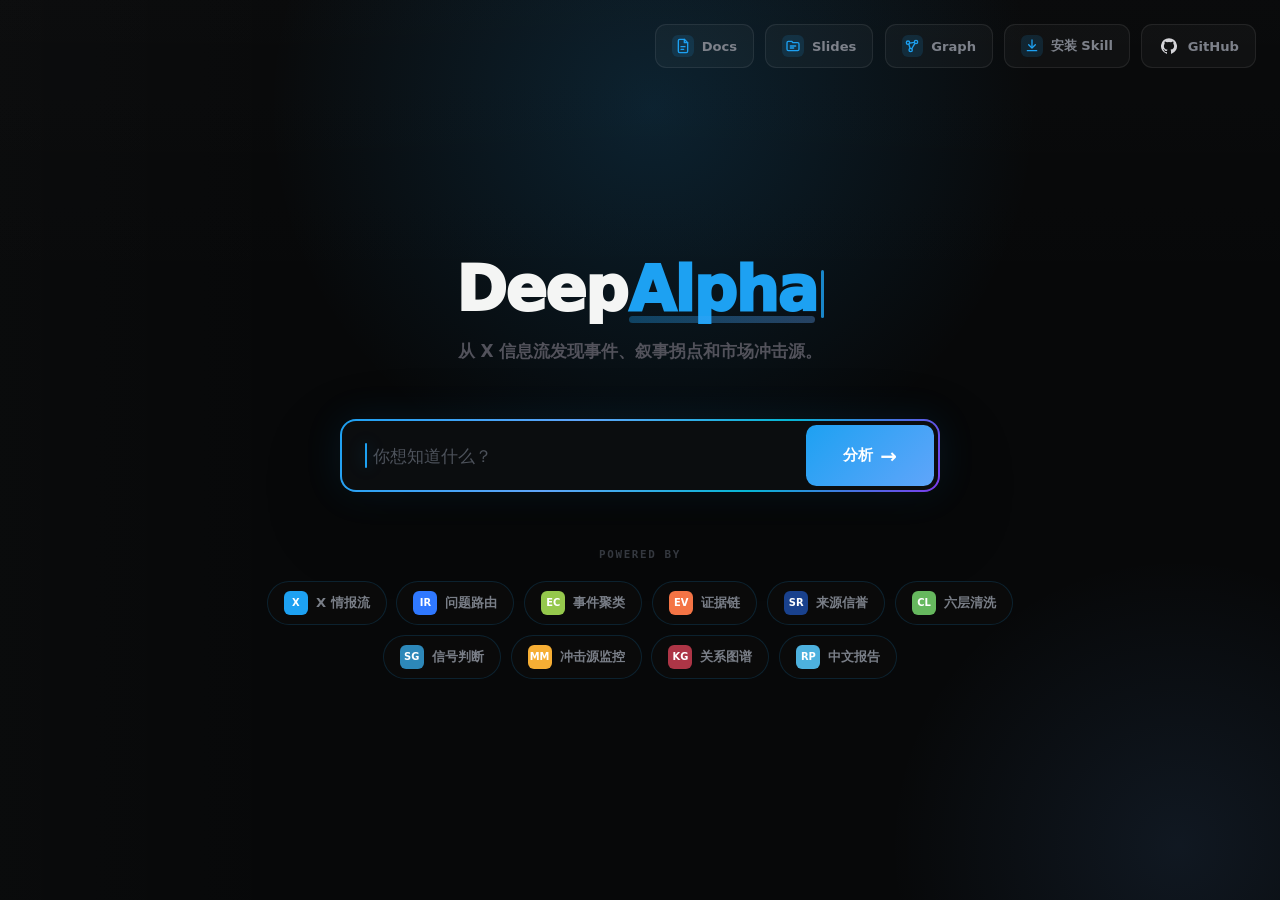
==== web/index.html @ 3796f886 "更新球形关系图谱" ====
<!doctype html>
<html lang="zh-CN">
  <head>
    <meta charset="utf-8" />
    <meta name="viewport" content="width=device-width, initial-scale=1" />
    <title>DeepAlpha Oracle</title>
    <link rel="stylesheet" href="./styles.css" />
  </head>
  <body>
    <div class="app-shell">
      <section class="home-screen" id="homeScreen">
        <nav class="home-nav" aria-label="DeepAlpha 功能入口">
          <a class="nav-pill" href="./docs.html">
            <span class="nav-icon" aria-hidden="true">
              <svg viewBox="0 0 24 24">
                <path d="M14 2H7a2 2 0 0 0-2 2v16a2 2 0 0 0 2 2h10a2 2 0 0 0 2-2V7z"></path>
                <path d="M14 2v5h5"></path>
                <path d="M9 13h6"></path>
                <path d="M9 17h4"></path>
              </svg>
            </span>
            <span>Docs</span>
          </a>
          <a class="nav-pill" href="./slides.html">
            <span class="nav-icon" aria-hidden="true">
              <svg viewBox="0 0 24 24">
                <path d="M3 7a2 2 0 0 1 2-2h5l2 2h7a2 2 0 0 1 2 2v8a2 2 0 0 1-2 2H5a2 2 0 0 1-2-2z"></path>
                <path d="M8 12h8"></path>
                <path d="M8 15h5"></path>
              </svg>
            </span>
            <span>Slides</span>
          </a>
          <a class="nav-pill" href="./graph.html">
            <span class="nav-icon" aria-hidden="true">
              <svg viewBox="0 0 24 24">
                <circle cx="6" cy="7" r="2.5"></circle>
                <circle cx="18" cy="6" r="2.5"></circle>
                <circle cx="10" cy="18" r="2.5"></circle>
                <path d="m8.2 7.6 7.6-1.1"></path>
                <path d="m7.2 9.2 2 6.6"></path>
                <path d="m16.4 8.1-4.8 8"></path>
              </svg>
            </span>
            <span>Graph</span>
          </a>
          <button class="nav-pill nav-button" type="button" id="installSkillButton">
            <span class="nav-icon" aria-hidden="true">
              <svg viewBox="0 0 24 24">
                <path d="M12 3v11"></path>
                <path d="m7 10 5 5 5-5"></path>
                <path d="M5 19h14"></path>
              </svg>
            </span>
            <span>安装 Skill</span>
          </button>
          <a class="nav-pill" href="https://github.com/Jayaway/Alpha-Hunter-Framework">
            <span class="nav-icon" aria-hidden="true">
              <svg class="github-icon" viewBox="0 0 24 24">
                <path d="M12 .3a12 12 0 0 0-3.8 23.39c.6.11.82-.26.82-.58v-2.04c-3.34.73-4.04-1.61-4.04-1.61-.55-1.39-1.34-1.76-1.34-1.76-1.09-.74.08-.73.08-.73 1.21.08 1.84 1.24 1.84 1.24 1.07 1.83 2.8 1.3 3.49 1 .11-.78.42-1.3.76-1.6-2.66-.31-5.46-1.34-5.46-5.93 0-1.31.47-2.38 1.24-3.22-.12-.3-.54-1.52.12-3.18 0 0 1-.32 3.3 1.23a11.5 11.5 0 0 1 6 0c2.28-1.55 3.28-1.23 3.28-1.23.66 1.66.24 2.88.12 3.18.77.84 1.24 1.91 1.24 3.22 0 4.61-2.81 5.62-5.48 5.92.43.37.82 1.1.82 2.22v3.29c0 .32.21.69.82.57A12 12 0 0 0 12 .3Z"></path>
              </svg>
            </span>
            <span>GitHub</span>
          </a>
        </nav>

        <main class="home-hero">
          <div class="hero-center">
            <h1 class="brand-title">
              <span>Deep</span>
              <span class="brand-accent">Alpha</span>
              <span class="brand-caret" aria-hidden="true"></span>
            </h1>
            <p class="home-subtitle">从 X 信息流发现事件、叙事拐点和市场冲击源。</p>

            <form class="home-search" id="homeForm">
              <label class="sr-only" for="homeQuery">输入市场问题</label>
              <div class="home-input-wrap">
                <span class="home-input-caret" aria-hidden="true"></span>
                <input id="homeQuery" name="query" placeholder="你想知道什么？" autocomplete="off" />
              </div>
              <button type="submit">
                <span>分析</span>
                <span class="button-arrow">→</span>
              </button>
            </form>

            <section class="powered" aria-label="DeepAlpha 能力模块">
              <div class="powered-label">POWERED BY</div>
              <div class="power-chip-grid">
                <span class="power-chip"><i style="--chip-color: #1da1f2">X</i>X 情报流</span>
                <span class="power-chip"><i style="--chip-color: #2f78ff">IR</i>问题路由</span>
                <span class="power-chip"><i style="--chip-color: #95c84c">EC</i>事件聚类</span>
                <span class="power-chip"><i style="--chip-color: #f47445">EV</i>证据链</span>
                <span class="power-chip"><i style="--chip-color: #19418d">SR</i>来源信誉</span>
                <span class="power-chip"><i style="--chip-color: #66b85e">CL</i>六层清洗</span>
                <span class="power-chip"><i style="--chip-color: #2d88b9">SG</i>信号判断</span>
                <span class="power-chip"><i style="--chip-color: #f6ae34">MM</i>冲击源监控</span>
                <span class="power-chip"><i style="--chip-color: #ad3546">KG</i>关系图谱</span>
                <span class="power-chip"><i style="--chip-color: #4db1de">RP</i>中文报告</span>
              </div>
            </section>
          </div>
        </main>
      </section>

      <div class="modal-overlay" id="skillModal" aria-hidden="true">
        <section class="skill-modal" role="dialog" aria-modal="true" aria-labelledby="skillModalTitle">
          <button class="modal-close" type="button" id="closeSkillModal" aria-label="关闭安装面板">×</button>
          <h2 id="skillModalTitle">安装 DeepAlpha Skill</h2>

          <div class="install-section">
            <div class="install-label">龙虾 / OpenClaw 安装命令：</div>
            <div class="install-row">
              <code class="install-cmd">clawhub install deepalpha-market-intel</code>
              <button class="copy-btn" type="button" data-copy="clawhub install deepalpha-market-intel">复制</button>
            </div>
          </div>

          <div class="install-section">
            <div class="install-label">其他 Agent（Claude Code / Cursor / Codex）：</div>
            <div class="install-row">
              <code class="install-cmd">安装 https://github.com/Jayaway/Alpha-Hunter-Framework 并读取 skills/deepalpha-market-intel/SKILL.md</code>
              <button class="copy-btn" type="button" data-copy="安装 https://github.com/Jayaway/Alpha-Hunter-Framework 并读取 skills/deepalpha-market-intel/SKILL.md">复制</button>
            </div>
          </div>
        </section>
      </div>

      <section class="analysis-screen hidden" id="analysisScreen">
        <header class="topbar">
          <button class="ghost-button" id="newQuestion" type="button" aria-label="新问题">
            <span class="arrow">←</span>
            <span>新问题</span>
          </button>
          <form class="query-form" id="queryForm">
            <label class="sr-only" for="queryInput">输入市场问题</label>
            <input id="queryInput" name="query" value="石油价格会涨吗" autocomplete="off" />
            <button class="run-button" type="submit">生成</button>
          </form>
          <div class="status-pill">
            <span class="pulse"></span>
            <span id="modeText">生成界面</span>
          </div>
        </header>

        <main class="workspace">
          <aside class="timeline-panel" aria-label="执行进度">
            <div class="timeline-line"></div>

            <section class="step completed">
              <div class="step-dot">✓</div>
              <div class="step-content">
                <h2>理解问题 &amp; 规划信号</h2>
                <p>完成</p>
                <div class="planning-card">
                  <span class="meta">核心变量</span>
                  <strong id="coreVariable">原油价格未来走势（WTI/Brent）</strong>
                  <span class="meta">时间窗口</span>
                  <strong id="timeWindow">用户未指定，默认覆盖短期(3-6个月)和中期(1-2年)</strong>
                  <span class="meta">数据源</span>
                  <strong id="sourceLine">X/Twitter, event cluster, evidence chain, sentiment signals</strong>
                </div>
              </div>
            </section>

            <section class="step completed">
              <div class="step-dot">✓</div>
              <div class="step-content">
                <h2>拉取实时情报</h2>
                <p><span id="sourceCount">19</span>个 · <span id="failedCount">0</span>x</p>
                <div class="chip-grid" id="chipGrid"></div>
                <div class="summary-meter">
                  <span><i class="ok"></i><b id="successCount">19</b> success</span>
                  <span><i class="bad"></i><b id="failureCount">0</b> failed</span>
                </div>
              </div>
            </section>

            <section class="step active">
              <div class="step-dot">3</div>
              <div class="step-content">
                <h2>生成分析报告</h2>
                <p>生成中...</p>
                <div class="progress-bar" aria-hidden="true">
                  <span></span>
                </div>
              </div>
            </section>
          </aside>

          <section class="report-panel" aria-label="分析报告">
            <div class="report-glow"></div>
            <article class="report">
              <div class="report-kicker">DeepAlpha · X 情报事件级分析</div>
              <h1 id="reportTitle">石油价格会涨吗：多信号交叉验证分析</h1>

              <section class="report-section">
                <div class="section-title">
                  <span></span>
                  <h2>数据摘要</h2>
                </div>
                <p class="lead" id="leadText">
                  系统将用户问题拆解为资产、情景、事件簇与证据链。单条推文不直接产生结论，只有多源事件和冲击源提醒会进入最终判断。
                </p>
              </section>

              <section class="report-section">
                <h3>第一层：直接市场信号</h3>
                <div class="table-wrap">
                  <table>
                    <thead>
                      <tr>
                        <th>信号</th>
                        <th>数据</th>
                        <th>市场在说什么</th>
                      </tr>
                    </thead>
                    <tbody id="signalRows"></tbody>
                  </table>
                </div>
              </section>

              <section class="report-section">
                <h3>第二层：X 事件簇与证据链</h3>
                <div class="event-grid" id="eventGrid"></div>
              </section>

              <section class="report-section">
                <h3>第三层：方向判断</h3>
                <div class="verdict-card">
                  <div>
                    <span class="meta">事件级方向</span>
                    <strong id="directionText">偏利多，但需要二次确认</strong>
                  </div>
                  <div>
                    <span class="meta">证据质量</span>
                    <strong id="evidenceText">strong_multi_source / medium confidence</strong>
                  </div>
                  <div>
                    <span class="meta">风险提示</span>
                    <strong id="riskText">冲击源信息可能造成短线波动，方向需等待更多独立来源确认</strong>
                  </div>
                </div>
              </section>
            </article>
          </section>
        </main>
      </section>
    </div>

    <script src="./app.js"></script>
  </body>
</html>
---- web/styles.css ----
:root {
  color-scheme: dark;
  --bg: #070809;
  --panel: #0b0d0f;
  --panel-soft: #101215;
  --line: #202329;
  --line-soft: #171a1f;
  --text: #f4f5f4;
  --muted: #7b8088;
  --soft: #c8ccd1;
  --blue: #1da1f2;
  --blue-deep: #0d8ddb;
  --blue-soft: rgba(29, 161, 242, 0.16);
  --blue-glow: rgba(29, 161, 242, 0.24);
  --red: #f15c58;
  --table: #1c1d22;
}

* {
  box-sizing: border-box;
}

html,
body {
  min-height: 100%;
}

body {
  margin: 0;
  background:
    radial-gradient(circle at 51% 14%, rgba(29, 161, 242, 0.14), transparent 24rem),
    linear-gradient(90deg, rgba(255, 255, 255, 0.015), transparent 18rem),
    var(--bg);
  color: var(--text);
  font-family:
    Inter, ui-sans-serif, system-ui, -apple-system, BlinkMacSystemFont, "Segoe UI",
    "PingFang SC", "Hiragino Sans GB", "Microsoft YaHei", sans-serif;
  letter-spacing: 0;
}

button,
input {
  font: inherit;
}

.sr-only {
  position: absolute;
  width: 1px;
  height: 1px;
  padding: 0;
  overflow: hidden;
  clip: rect(0, 0, 0, 0);
  white-space: nowrap;
  border: 0;
}

.app-shell {
  min-height: 100vh;
}

.hidden {
  display: none !important;
}

.home-screen {
  position: relative;
  min-height: 100vh;
  overflow: hidden;
  background:
    radial-gradient(circle at 51% 12%, rgba(29, 161, 242, 0.16), transparent 24rem),
    radial-gradient(circle at 92% 94%, rgba(96, 165, 250, 0.1), transparent 18rem),
    linear-gradient(90deg, rgba(255, 255, 255, 0.012), transparent 19rem),
    var(--bg);
}

.home-screen::before {
  content: "";
  position: absolute;
  inset: 0;
  background: linear-gradient(180deg, rgba(255, 255, 255, 0.012), transparent 35%);
  pointer-events: none;
}

.home-nav {
  position: absolute;
  top: 1.5rem;
  right: 1.5rem;
  z-index: 2;
  display: flex;
  gap: 0.7rem;
}

.nav-pill {
  display: inline-flex;
  align-items: center;
  gap: 0.5rem;
  height: 2.75rem;
  padding: 0 1rem;
  border: 1px solid rgba(255, 255, 255, 0.08);
  border-radius: 0.7rem;
  background: rgba(255, 255, 255, 0.03);
  color: #7d818a;
  text-decoration: none;
  font-size: 0.82rem;
  font-weight: 700;
}

.nav-button {
  cursor: pointer;
}

.nav-pill:hover {
  border-color: rgba(29, 161, 242, 0.42);
  color: var(--soft);
}

.nav-icon {
  display: grid;
  place-items: center;
  width: 1.35rem;
  height: 1.35rem;
  border-radius: 0.38rem;
  background: rgba(29, 161, 242, 0.14);
  color: var(--blue);
}

.nav-icon svg {
  width: 1rem;
  height: 1rem;
  fill: none;
  stroke: currentColor;
  stroke-linecap: round;
  stroke-linejoin: round;
  stroke-width: 2;
}

.nav-icon .github-icon {
  fill: currentColor;
  stroke: none;
}

.nav-pill[href*="github"] .nav-icon {
  background: transparent;
  color: #d4d4d8;
}

.nav-pill[href*="github"]:hover .nav-icon {
  color: #ffffff;
}

.modal-overlay {
  position: fixed;
  inset: 0;
  z-index: 40;
  display: none;
  align-items: center;
  justify-content: center;
  padding: 1.5rem;
  background: rgba(0, 0, 0, 0.66);
  backdrop-filter: blur(16px);
}

.modal-overlay.visible {
  display: flex;
}

.skill-modal {
  position: relative;
  width: min(34rem, 100%);
  padding: 1.5rem;
  border: 1px solid rgba(255, 255, 255, 0.08);
  border-radius: 1rem;
  background:
    radial-gradient(circle at 18% 0%, rgba(29, 161, 242, 0.12), transparent 16rem),
    #101215;
  box-shadow:
    0 2rem 5rem rgba(0, 0, 0, 0.48),
    0 0 2rem rgba(29, 161, 242, 0.08);
}

.skill-modal h2 {
  margin: 0 0 1.35rem;
  color: var(--text);
  font-size: 1.05rem;
  line-height: 1.3;
}

.modal-close {
  position: absolute;
  top: 0.9rem;
  right: 0.9rem;
  display: grid;
  place-items: center;
  width: 1.9rem;
  height: 1.9rem;
  border: 1px solid rgba(255, 255, 255, 0.08);
  border-radius: 999px;
  background: rgba(255, 255, 255, 0.03);
  color: var(--muted);
  cursor: pointer;
  font-size: 1.25rem;
  line-height: 1;
}

.modal-close:hover {
  border-color: rgba(29, 161, 242, 0.38);
  color: var(--text);
}

.install-section + .install-section {
  margin-top: 1.15rem;
}

.install-label {
  margin-bottom: 0.55rem;
  color: #858b95;
  font-size: 0.78rem;
  font-weight: 700;
}

.install-row {
  display: flex;
  align-items: stretch;
  gap: 0.55rem;
}

.install-cmd {
  flex: 1;
  min-width: 0;
  padding: 0.78rem 0.85rem;
  overflow-x: auto;
  border: 1px solid var(--line);
  border-radius: 0.55rem;
  background: #08090b;
  color: #c9d1da;
  font-family: ui-monospace, SFMono-Regular, Menlo, Consolas, monospace;
  font-size: 0.78rem;
  line-height: 1.45;
  white-space: nowrap;
}

.copy-btn {
  flex: 0 0 auto;
  min-width: 4.25rem;
  border: 0;
  border-radius: 0.55rem;
  background: linear-gradient(135deg, var(--blue), #60a5fa);
  color: white;
  cursor: pointer;
  font-size: 0.82rem;
  font-weight: 800;
}

.copy-btn:hover {
  background: linear-gradient(135deg, var(--blue-deep), #60a5fa);
  box-shadow: 0 0 1.2rem rgba(29, 161, 242, 0.24);
}

.copy-btn.copied {
  background: #0f5f99;
}

.home-hero {
  position: relative;
  z-index: 1;
  display: grid;
  min-height: 100vh;
  place-items: center;
  padding: 5rem 1.5rem 2.5rem;
  text-align: center;
}

.hero-center {
  width: min(50rem, 100%);
}

.brand-title {
  display: flex;
  align-items: flex-end;
  justify-content: center;
  gap: 0.08rem;
  margin: 0;
  color: var(--text);
  font-size: clamp(3rem, 4.8vw, 4rem);
  font-weight: 950;
  line-height: 0.96;
  letter-spacing: -0.03em;
}

.brand-accent {
  position: relative;
  color: var(--blue);
}

.brand-accent::after {
  content: "";
  position: absolute;
  right: 0.08rem;
  bottom: -0.18rem;
  left: 0.08rem;
  height: 0.44rem;
  border-radius: 999px;
  background: linear-gradient(90deg, var(--blue), #60a5fa);
  opacity: 0.34;
}

.brand-caret {
  width: 0.18rem;
  height: 0.78em;
  margin-bottom: 0.03em;
  margin-left: 0.22rem;
  border-radius: 0.2rem;
  background: var(--blue);
  opacity: 0.82;
}

.home-subtitle {
  margin: 1.25rem 0 0;
  color: #52525b;
  font-size: 1.06rem;
  font-weight: 650;
}

.home-search {
  display: grid;
  grid-template-columns: minmax(0, 1fr) 8rem;
  gap: 0.5rem;
  width: min(37.5rem, 100%);
  min-height: 4.55rem;
  margin: 3.5rem auto 0;
  padding: 0.25rem;
  border: 2px solid transparent;
  border-radius: 1rem;
  background:
    linear-gradient(#0b0d0f, #0b0d0f) padding-box,
    linear-gradient(120deg, var(--blue) 0%, #60a5fa 38%, #06b6d4 70%, #7c3aed 100%) border-box;
  box-shadow:
    0 1.8rem 5rem rgba(0, 0, 0, 0.24),
    0 0 2.4rem rgba(29, 161, 242, 0.1);
}

.home-search:focus-within {
  box-shadow:
    0 1.8rem 5rem rgba(0, 0, 0, 0.24),
    0 0 3.2rem rgba(29, 161, 242, 0.18);
}

.home-input-wrap {
  position: relative;
  display: flex;
  align-items: center;
  min-width: 0;
}

.home-input-caret {
  position: absolute;
  left: 1.18rem;
  width: 0.16rem;
  height: 1.55rem;
  border-radius: 999px;
  background: var(--blue);
  box-shadow: 0 0 1rem rgba(29, 161, 242, 0.36);
  animation: cursorBlink 1s infinite;
  pointer-events: none;
}

.home-search input {
  width: 100%;
  min-width: 0;
  border: 0;
  outline: none;
  background: transparent;
  color: var(--text);
  padding: 0 1.25rem 0 1.68rem;
  font-size: 1.06rem;
  font-weight: 500;
}

.home-search input::placeholder {
  color: #4d525b;
}

.home-search input:focus {
  caret-color: var(--blue);
}

.home-search button {
  display: inline-flex;
  align-items: center;
  justify-content: center;
  gap: 0.45rem;
  border: 0;
  border-radius: 0.65rem;
  background: linear-gradient(135deg, var(--blue), #60a5fa);
  color: white;
  cursor: pointer;
  font-size: 0.94rem;
  font-weight: 800;
}

.home-search button:hover {
  background: linear-gradient(135deg, var(--blue-deep), #60a5fa);
  box-shadow: 0 0 1.4rem var(--blue-glow);
}

.button-arrow {
  font-size: 1.25rem;
  line-height: 1;
}

.powered {
  margin-top: 3.5rem;
}

.powered-label {
  margin-bottom: 1.25rem;
  color: #34383f;
  font-family: ui-monospace, SFMono-Regular, Menlo, Consolas, monospace;
  font-size: 0.68rem;
  font-weight: 900;
  letter-spacing: 0.15em;
}

.power-chip-grid {
  display: flex;
  flex-wrap: wrap;
  justify-content: center;
  gap: 0.62rem;
  width: min(50rem, 100%);
  margin: 0 auto;
}

.power-chip {
  position: relative;
  display: inline-flex;
  align-items: center;
  gap: 0.5rem;
  min-height: 2.75rem;
  padding: 0 1rem;
  border: 1px solid rgba(29, 161, 242, 0.16);
  border-radius: 999px;
  background: #0a0a0a;
  color: #797e87;
  font-size: 0.82rem;
  font-weight: 600;
  overflow: hidden;
  transition:
    transform 0.2s ease,
    border-color 0.2s ease,
    box-shadow 0.2s ease,
    color 0.2s ease;
}

.power-chip::before {
  content: "";
  position: absolute;
  inset: -1px;
  border-radius: inherit;
  background:
    radial-gradient(circle at 26% 0%, color-mix(in srgb, var(--chip-color, var(--blue)) 42%, transparent), transparent 52%),
    linear-gradient(120deg, transparent, rgba(255, 255, 255, 0.08), transparent);
  opacity: 0;
  transition: opacity 0.2s ease;
  pointer-events: none;
}

.power-chip:hover {
  transform: translateY(-4px);
  border-color: color-mix(in srgb, var(--chip-color, var(--blue)) 68%, rgba(255, 255, 255, 0.18));
  color: #d7dde5;
  box-shadow:
    0 0.9rem 2rem rgba(0, 0, 0, 0.26),
    0 0 1.5rem color-mix(in srgb, var(--chip-color, var(--blue)) 32%, transparent);
}

.power-chip:hover::before {
  opacity: 1;
}

.power-chip i {
  display: grid;
  place-items: center;
  width: 1.5rem;
  height: 1.5rem;
  border-radius: 0.38rem;
  background: var(--chip-color, var(--blue));
  color: white;
  font-style: normal;
  font-size: 0.62rem;
  font-weight: 800;
  position: relative;
  z-index: 1;
  transition:
    transform 0.2s ease,
    box-shadow 0.2s ease;
}

.power-chip:hover i {
  transform: translateY(-1px) scale(1.06);
  box-shadow: 0 0 1rem color-mix(in srgb, var(--chip-color, var(--blue)) 45%, transparent);
}

.power-chip > span {
  position: relative;
  z-index: 1;
}

.topbar {
  position: sticky;
  top: 0;
  z-index: 10;
  display: grid;
  grid-template-columns: 7.5rem minmax(16rem, 1fr) auto;
  align-items: center;
  gap: 0.8rem;
  height: 4.25rem;
  padding: 0 2rem;
  border-bottom: 1px solid var(--line);
  background: rgba(7, 8, 9, 0.88);
  backdrop-filter: blur(18px);
}

.ghost-button,
.run-button {
  border: 1px solid var(--line);
  background: #0d0e10;
  color: var(--muted);
  border-radius: 999px;
  height: 2.15rem;
  padding: 0 0.85rem;
  cursor: pointer;
}

.ghost-button {
  display: inline-flex;
  align-items: center;
  gap: 0.36rem;
  font-size: 0.82rem;
  font-weight: 700;
}

.ghost-button:hover,
.run-button:hover {
  border-color: rgba(29, 161, 242, 0.45);
  color: var(--text);
}

.arrow {
  font-size: 1rem;
}

.query-form {
  display: flex;
  align-items: center;
  gap: 0.6rem;
  max-width: 42rem;
}

.query-form input {
  width: min(35rem, 100%);
  border: 0;
  outline: none;
  background: transparent;
  color: var(--text);
  font-size: 1.25rem;
  font-weight: 800;
}

.query-form input::selection {
  background: rgba(29, 161, 242, 0.35);
}

.run-button {
  background: var(--blue-soft);
  color: #9fd8ff;
  border-color: rgba(29, 161, 242, 0.45);
  font-size: 0.82rem;
  font-weight: 800;
}

.status-pill {
  display: inline-flex;
  align-items: center;
  gap: 0.42rem;
  min-width: 6.2rem;
  justify-content: center;
  height: 1.9rem;
  padding: 0 0.72rem;
  border: 1px solid var(--line);
  border-radius: 999px;
  color: var(--muted);
  background: rgba(255, 255, 255, 0.02);
  font-size: 0.82rem;
}

.pulse {
  width: 0.46rem;
  height: 0.46rem;
  border-radius: 999px;
  background: var(--blue);
  box-shadow: 0 0 0 0 rgba(29, 161, 242, 0.45);
  animation: pulse 1.8s infinite;
}

.workspace {
  display: grid;
  grid-template-columns: minmax(20rem, 40vw) minmax(30rem, 1fr);
  min-height: calc(100vh - 4.25rem);
}

.timeline-panel {
  position: relative;
  padding: 1.5rem 2rem 2rem 1.5rem;
  border-right: 1px solid var(--line);
  background:
    linear-gradient(90deg, rgba(255, 255, 255, 0.018), transparent),
    rgba(4, 5, 6, 0.55);
}

.timeline-line {
  position: absolute;
  top: 1.55rem;
  bottom: 2rem;
  left: 2.95rem;
  width: 2px;
  background: linear-gradient(var(--blue), rgba(29, 161, 242, 0.1));
  border-radius: 999px;
}

.step {
  position: relative;
  display: grid;
  grid-template-columns: 2rem minmax(0, 1fr);
  gap: 1rem;
  padding: 1rem 0;
}

.step-dot {
  position: relative;
  z-index: 1;
  display: grid;
  place-items: center;
  width: 1.5rem;
  height: 1.5rem;
  margin-top: 0.25rem;
  border-radius: 999px;
  background: var(--blue);
  color: white;
  font-size: 0.7rem;
  font-weight: 900;
}

.step.active .step-dot {
  box-shadow: 0 0 2rem rgba(29, 161, 242, 0.72);
}

.step h2 {
  margin: 0;
  font-size: 0.94rem;
  font-weight: 700;
  line-height: 1.28;
}

.step p {
  margin: 0.25rem 0 0.75rem;
  color: var(--muted);
  font-size: 0.78rem;
  font-weight: 700;
}

.planning-card {
  display: grid;
  gap: 0.3rem;
  padding: 0.88rem 1rem;
  border: 1px solid var(--line);
  border-radius: 0.75rem;
  background: #111;
}

.meta {
  display: block;
  color: #60656e;
  font-size: 0.68rem;
  font-weight: 700;
  text-transform: uppercase;
}

.planning-card strong {
  margin-bottom: 0.32rem;
  color: var(--soft);
  font-size: 0.82rem;
  line-height: 1.5;
}

.chip-grid {
  display: flex;
  flex-wrap: wrap;
  gap: 0.38rem;
}

.chip {
  display: inline-flex;
  align-items: center;
  gap: 0.34rem;
  min-height: 1.55rem;
  padding: 0 0.55rem;
  border: 1px solid rgba(29, 161, 242, 0.38);
  border-radius: 999px;
  background: rgba(29, 161, 242, 0.08);
  color: #8dccff;
  font-size: 0.72rem;
  font-weight: 650;
  white-space: nowrap;
}

.chip::before {
  content: "✓";
  display: grid;
  place-items: center;
  width: 0.82rem;
  height: 0.82rem;
  border-radius: 0.22rem;
  background: rgba(29, 161, 242, 0.35);
  color: #d8efff;
  font-size: 0.58rem;
}

.chip-error {
  border-color: rgba(241, 92, 88, 0.42);
  background: rgba(241, 92, 88, 0.08);
  color: #ffaaa8;
}

.chip-error::before {
  content: "!";
  background: rgba(241, 92, 88, 0.34);
  color: #ffe2e1;
}

.summary-meter {
  display: flex;
  gap: 0.85rem;
  align-items: center;
  margin-top: 0.75rem;
  padding: 0.55rem 0.75rem;
  border: 1px solid var(--line);
  border-radius: 999px;
  color: var(--muted);
  font-family: ui-monospace, SFMono-Regular, Menlo, Consolas, monospace;
  font-size: 0.74rem;
}

.summary-meter span {
  display: inline-flex;
  align-items: center;
  gap: 0.38rem;
}

.summary-meter i {
  display: inline-block;
  width: 0.58rem;
  height: 0.58rem;
  border-radius: 999px;
}

.summary-meter .ok {
  background: var(--blue);
}

.summary-meter .bad {
  background: var(--red);
}

.progress-bar {
  overflow: hidden;
  width: min(18rem, 100%);
  height: 0.32rem;
  border-radius: 999px;
  background: #14171a;
}

.progress-bar span {
  display: block;
  width: 48%;
  height: 100%;
  border-radius: inherit;
  background: linear-gradient(90deg, var(--blue), #7cc7ff);
  animation: loading 1.5s ease-in-out infinite alternate;
}

.report-panel {
  position: relative;
  overflow: hidden;
  padding: 1.5rem 2rem 3rem;
}

.report-glow {
  position: absolute;
  inset: 0 auto 0 0;
  width: 36rem;
  background: radial-gradient(circle at 30% 0%, rgba(29, 161, 242, 0.12), transparent 26rem);
  pointer-events: none;
}

.report {
  position: relative;
  width: min(56rem, 100%);
  margin: 0 auto;
}

.report-kicker {
  color: var(--blue);
  font-weight: 900;
  letter-spacing: 0;
  margin-bottom: 0.45rem;
  font-size: 0.76rem;
}

.report h1 {
  margin: 0 0 1.6rem;
  font-size: 1.5rem;
  line-height: 1.3;
}

.report-section {
  margin-bottom: 1.75rem;
}

.section-title {
  display: inline-flex;
  align-items: center;
  gap: 0.65rem;
  margin-bottom: 1rem;
}

.section-title span {
  width: 0.2rem;
  height: 1.8rem;
  background: var(--blue);
}

.section-title h2,
.report h3 {
  margin: 0;
  font-size: 1rem;
}

.lead {
  max-width: 62rem;
  margin: 0;
  color: var(--soft);
  font-size: 0.9rem;
  line-height: 1.72;
}

.table-wrap {
  overflow: hidden;
  border-radius: 0.45rem;
  border: 1px solid var(--line-soft);
}

table {
  width: 100%;
  border-collapse: collapse;
  background: rgba(255, 255, 255, 0.015);
}

th {
  height: 2.65rem;
  background: var(--table);
  color: #9ca2ab;
  text-align: left;
  font-size: 0.78rem;
}

td,
th {
  padding: 0.62rem 0.85rem;
  vertical-align: top;
}

td {
  color: var(--soft);
  border-top: 1px solid var(--line);
  font-size: 0.82rem;
  line-height: 1.55;
}

td:first-child {
  width: 7rem;
  color: #d5d8dc;
  font-weight: 900;
}

td:nth-child(2) {
  width: 19rem;
  font-weight: 750;
}

.event-grid {
  display: grid;
  grid-template-columns: repeat(3, minmax(0, 1fr));
  gap: 0.68rem;
}

.event-card {
  min-height: 8.4rem;
  padding: 0.75rem;
  border: 1px solid var(--line);
  border-radius: 0.5rem;
  background: rgba(17, 20, 22, 0.68);
}

.event-card strong {
  display: block;
  margin-bottom: 0.45rem;
  font-size: 0.86rem;
}

.event-card p {
  margin: 0 0 0.75rem;
  color: var(--soft);
  font-size: 0.8rem;
  line-height: 1.55;
}

.tag-row {
  display: flex;
  flex-wrap: wrap;
  gap: 0.32rem;
}

.mini-tag {
  padding: 0.14rem 0.45rem;
  border-radius: 999px;
  color: #9fd8ff;
  background: rgba(29, 161, 242, 0.12);
  font-size: 0.66rem;
  font-weight: 800;
}

.verdict-card {
  display: grid;
  grid-template-columns: repeat(3, minmax(0, 1fr));
  gap: 0.75rem;
}

.verdict-card > div {
  min-height: 6rem;
  padding: 0.75rem;
  border: 1px solid rgba(29, 161, 242, 0.28);
  border-radius: 0.55rem;
  background: linear-gradient(180deg, rgba(29, 161, 242, 0.1), rgba(255, 255, 255, 0.018));
}

.verdict-card strong {
  display: block;
  margin-top: 0.48rem;
  color: var(--text);
  font-size: 0.82rem;
  line-height: 1.48;
}

.docs-page {
  min-height: 100vh;
  background:
    radial-gradient(circle at 50% 5%, rgba(29, 161, 242, 0.16), transparent 26rem),
    radial-gradient(circle at 92% 96%, rgba(6, 182, 212, 0.08), transparent 20rem),
    var(--bg);
}

.docs-shell {
  min-height: 100vh;
  padding: 6rem 1.5rem 5rem;
}

.docs-nav {
  position: fixed;
}

.docs-hero,
.docs-main {
  width: min(72rem, 100%);
  margin: 0 auto;
}

.docs-hero {
  padding: 1rem 0 3rem;
}

.docs-hero h1 {
  max-width: 48rem;
  margin: 0;
  color: var(--text);
  font-size: clamp(2.6rem, 5vw, 4rem);
  line-height: 1.08;
  letter-spacing: -0.03em;
}

.docs-hero p,
.docs-lead {
  max-width: 54rem;
  color: var(--muted);
  font-size: 1rem;
  line-height: 1.75;
}

.docs-hero p {
  margin: 1.2rem 0 0;
}

.docs-metrics {
  display: flex;
  flex-wrap: wrap;
  gap: 0.7rem;
  margin-top: 1.6rem;
}

.docs-metrics span {
  display: inline-flex;
  align-items: center;
  gap: 0.45rem;
  min-height: 2.55rem;
  padding: 0 0.9rem;
  border: 1px solid rgba(29, 161, 242, 0.18);
  border-radius: 999px;
  background: #0a0a0a;
  color: #737986;
  font-size: 0.86rem;
  font-weight: 700;
}

.docs-metrics b {
  color: #9fd8ff;
  font-family: ui-monospace, SFMono-Regular, Menlo, Consolas, monospace;
}

.docs-section {
  margin-top: 4.4rem;
}

.docs-section .section-title {
  margin-bottom: 1rem;
}

.flow-map {
  position: relative;
  display: grid;
  grid-template-columns: repeat(3, minmax(0, 1fr));
  gap: 1rem 1.25rem;
  margin-top: 1.4rem;
}

.flow-map::before {
  content: "";
  position: absolute;
  inset: 50% 2rem auto;
  height: 1px;
  background: linear-gradient(90deg, transparent, rgba(29, 161, 242, 0.45), transparent);
  pointer-events: none;
}

.flow-node {
  position: relative;
  min-height: 11rem;
  padding: 1rem;
  border: 1px solid rgba(29, 161, 242, 0.18);
  border-radius: 0.75rem;
  background:
    linear-gradient(180deg, rgba(29, 161, 242, 0.06), rgba(255, 255, 255, 0.018)),
    #0a0a0a;
  box-shadow: 0 1rem 2.5rem rgba(0, 0, 0, 0.18);
}

.flow-node::after {
  content: "→";
  position: absolute;
  top: 50%;
  right: -1rem;
  transform: translateY(-50%);
  color: rgba(29, 161, 242, 0.65);
  font-weight: 900;
}

.flow-node:nth-child(3n)::after,
.flow-node:last-child::after {
  display: none;
}

.flow-node b {
  display: grid;
  place-items: center;
  width: 2rem;
  height: 2rem;
  margin-bottom: 0.8rem;
  border-radius: 0.5rem;
  background: rgba(29, 161, 242, 0.16);
  color: #9fd8ff;
  font-family: ui-monospace, SFMono-Regular, Menlo, Consolas, monospace;
  font-size: 0.78rem;
}

.flow-node h3,
.canvas-block h3 {
  margin: 0 0 0.55rem;
  color: var(--text);
  font-size: 1rem;
}

.flow-node p,
.canvas-block p,
.canvas-block li {
  margin: 0;
  color: var(--muted);
  font-size: 0.86rem;
  line-height: 1.6;
}

.flow-node.input,
.flow-node.output,
.canvas-block.value {
  border-color: rgba(29, 161, 242, 0.38);
  box-shadow:
    0 1rem 2.5rem rgba(0, 0, 0, 0.2),
    0 0 2.4rem rgba(29, 161, 242, 0.08);
}

.doctrine-grid,
.quality-grid {
  display: grid;
  grid-template-columns: repeat(4, minmax(0, 1fr));
  gap: 0.85rem;
  margin-top: 1.4rem;
}

.doctrine-card,
.quality-grid article {
  min-height: 13rem;
  padding: 1rem;
  border: 1px solid var(--line-soft);
  border-radius: 0.75rem;
  background:
    linear-gradient(180deg, rgba(255, 255, 255, 0.026), rgba(255, 255, 255, 0.012)),
    #0a0a0a;
}

.doctrine-card span {
  display: block;
  margin-bottom: 1.4rem;
  color: rgba(29, 161, 242, 0.55);
  font-family: ui-monospace, SFMono-Regular, Menlo, Consolas, monospace;
  font-size: 0.78rem;
  font-weight: 900;
}

.doctrine-card h3,
.quality-grid h3 {
  margin: 0 0 0.6rem;
  color: var(--text);
  font-size: 1rem;
}

.doctrine-card p,
.quality-grid p {
  margin: 0;
  color: var(--muted);
  font-size: 0.86rem;
  line-height: 1.62;
}

.quality-grid article {
  min-height: 10.5rem;
  border-color: rgba(29, 161, 242, 0.15);
}

.operator-section {
  padding-bottom: 2rem;
}

.operator-lock {
  display: flex;
  justify-content: flex-end;
  min-height: 4rem;
  margin-top: 0.5rem;
}

.operator-bird {
  display: block;
  width: 3.4rem;
  height: auto;
  padding: 0;
  border: 0;
  background: transparent;
  cursor: pointer;
  opacity: 0.34;
  transition:
    opacity 0.18s ease,
    transform 0.18s ease;
}

.operator-bird img {
  display: block;
  width: 100%;
  height: auto;
  filter: saturate(1.1);
}

.operator-bird:hover,
.operator-bird:focus-visible {
  opacity: 0.72;
  outline: none;
  transform: translateY(-0.08rem);
}

.business-canvas {
  display: grid;
  grid-template-columns: repeat(5, minmax(0, 1fr));
  gap: 0.75rem;
  margin-top: 1.4rem;
  max-height: 0;
  opacity: 0;
  overflow: hidden;
  transform: translateY(0.75rem);
  transition:
    max-height 0.55s ease,
    opacity 0.35s ease,
    transform 0.35s ease;
}

.operator-unlocked .operator-lock {
  display: none;
}

.operator-unlocked .business-canvas {
  max-height: 80rem;
  opacity: 1;
  overflow: visible;
  transform: translateY(0);
}

.canvas-block {
  min-height: 13rem;
  padding: 1rem;
  border: 1px solid var(--line-soft);
  border-radius: 0.75rem;
  background: rgba(255, 255, 255, 0.018);
}

.canvas-block ul {
  display: grid;
  gap: 0.45rem;
  padding: 0;
  list-style: none;
}

.canvas-block li {
  position: relative;
  padding-left: 0.9rem;
}

.canvas-block li::before {
  content: "";
  position: absolute;
  left: 0;
  top: 0.68rem;
  width: 0.3rem;
  height: 0.3rem;
  border-radius: 999px;
  background: var(--blue);
}

.canvas-block.value {
  grid-row: span 2;
  min-height: 26.75rem;
  background:
    radial-gradient(circle at 22% 8%, rgba(29, 161, 242, 0.13), transparent 14rem),
    rgba(255, 255, 255, 0.02);
}

.canvas-block.costs,
.canvas-block.revenue {
  grid-column: span 2;
  min-height: 9rem;
}

.canvas-block.revenue {
  grid-column: span 3;
  border-color: rgba(29, 161, 242, 0.32);
}

.canvas-tags {
  display: flex;
  flex-wrap: wrap;
  gap: 0.45rem;
  margin-top: 1rem;
}

.canvas-tags span {
  display: inline-flex;
  min-height: 1.8rem;
  align-items: center;
  padding: 0 0.65rem;
  border: 1px solid rgba(29, 161, 242, 0.24);
  border-radius: 999px;
  background: rgba(29, 161, 242, 0.08);
  color: #9fd8ff;
  font-size: 0.75rem;
  font-weight: 750;
}

@keyframes pulse {
  70% {
    box-shadow: 0 0 0 0.75rem rgba(29, 161, 242, 0);
  }
  100% {
    box-shadow: 0 0 0 0 rgba(29, 161, 242, 0);
  }
}

@keyframes cursorBlink {
  50% {
    opacity: 0;
  }
}

@keyframes loading {
  from {
    transform: translateX(-10%);
  }
  to {
    transform: translateX(116%);
  }
}

@media (max-width: 1100px) {
  .home-nav {
    position: relative;
    top: auto;
    right: auto;
    justify-content: center;
    flex-wrap: wrap;
    padding: 1.1rem 1rem 0;
  }

  .home-hero {
    min-height: calc(100vh - 5rem);
    padding-top: 2.6rem;
  }

  .brand-title {
    flex-wrap: wrap;
  }

  .topbar {
    grid-template-columns: 1fr;
    height: auto;
    padding: 1rem;
  }

  .workspace {
    grid-template-columns: 1fr;
  }

  .timeline-panel {
    border-right: 0;
    border-bottom: 1px solid var(--line);
  }

  .event-grid,
  .verdict-card {
    grid-template-columns: 1fr;
  }

  .docs-nav {
    position: relative;
  }

  .docs-shell {
    padding-top: 1rem;
  }

  .docs-hero {
    padding-top: 2.8rem;
  }

  .flow-map,
  .business-canvas,
  .doctrine-grid,
  .quality-grid {
    grid-template-columns: 1fr;
  }

  .flow-map::before,
  .flow-node::after {
    display: none;
  }

  .canvas-block,
  .canvas-block.value,
  .canvas-block.costs,
  .canvas-block.revenue {
    grid-column: auto;
    grid-row: auto;
    min-height: auto;
  }

  .operator-lock {
    align-items: flex-start;
    flex-direction: column;
  }
}

@media (max-width: 640px) {
  .home-nav {
    gap: 0.55rem;
  }

  .nav-pill {
    height: 2.75rem;
    padding: 0 0.75rem;
    font-size: 0.82rem;
  }

  .modal-overlay {
    align-items: flex-end;
    padding: 0.75rem;
  }

  .skill-modal {
    padding: 1.2rem;
  }

  .install-row {
    flex-direction: column;
  }

  .install-cmd {
    white-space: normal;
    word-break: break-word;
  }

  .copy-btn {
    min-height: 2.75rem;
  }

  .home-hero {
    padding: 2.3rem 1rem 2rem;
  }

  .brand-title {
    display: block;
    font-size: clamp(2.4rem, 11vw, 3.2rem);
  }

  .brand-title span {
    display: inline-block;
  }

  .brand-caret {
    display: none !important;
  }

  .home-search {
    grid-template-columns: 1fr;
    min-height: 0;
    margin-top: 2rem;
  }

  .home-search input {
    min-height: 3.25rem;
    padding: 0 1rem;
    font-size: 0.94rem;
  }

  .home-search button {
    min-height: 3rem;
  }

  .powered {
    margin-top: 2.25rem;
  }

  .power-chip {
    min-height: 2.25rem;
    padding: 0 0.65rem;
    font-size: 0.75rem;
  }

  .query-form {
    align-items: stretch;
    flex-direction: column;
  }

  .query-form input {
    font-size: 1rem;
  }

  .timeline-panel,
  .report-panel {
    padding-left: 1.1rem;
    padding-right: 1.1rem;
  }

  .timeline-line {
    left: 2rem;
  }

  .step {
    grid-template-columns: 2rem minmax(0, 1fr);
  }

  .summary-meter {
    border-radius: 0.75rem;
    flex-direction: column;
    align-items: flex-start;
  }
}
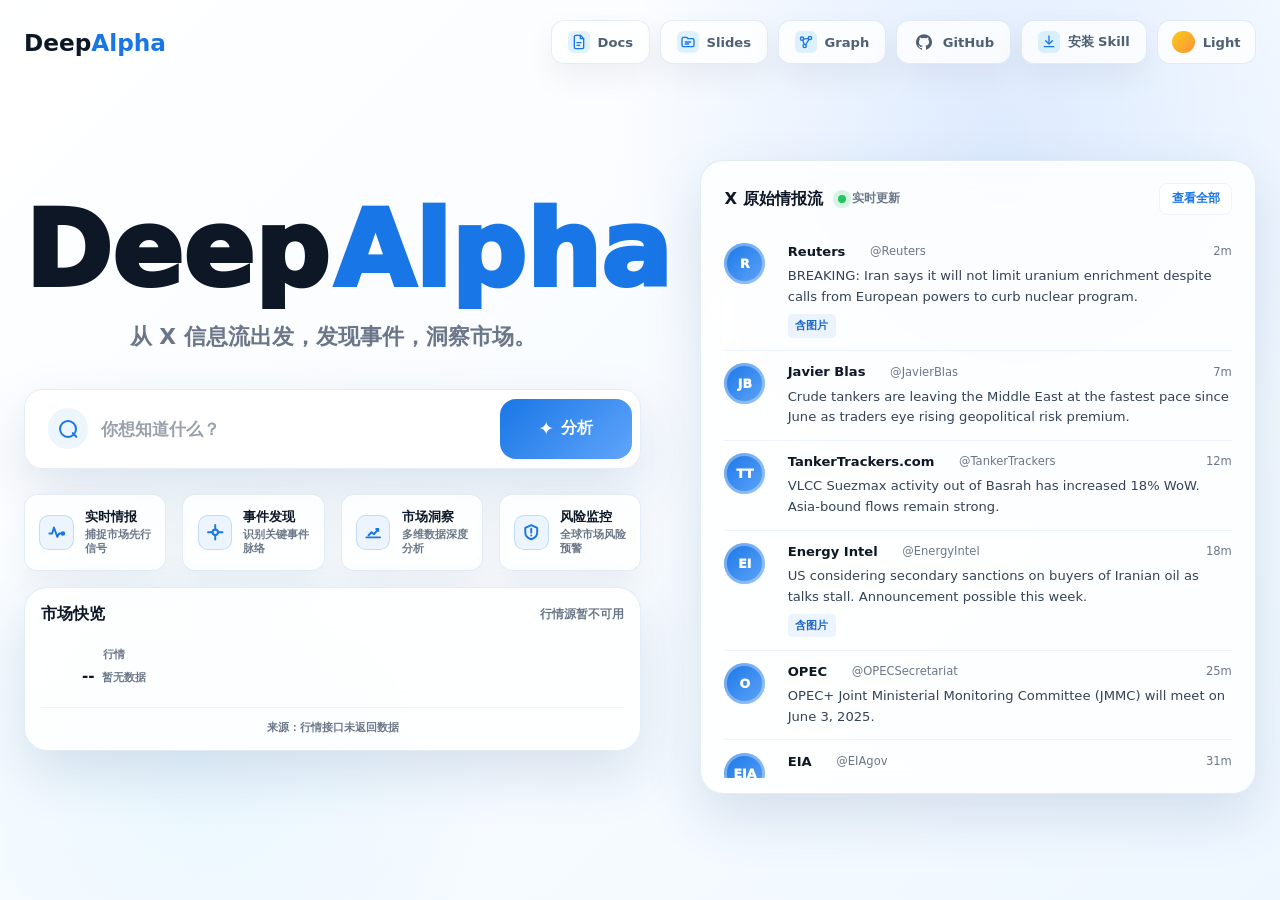
==== commit 6eb8b3d6: "修复 DeepAlpha 适配器与 market-intel skill 的设计缺陷 适配器核心修复（deepalpha_adapter.py）： - 修死字段 stats.graph_nodes/e" ====
--- a/web/index.html
+++ b/web/index.html
@@ -10,103 +10,182 @@
     <div class="app-shell">
       <section class="home-screen" id="homeScreen">
         <nav class="home-nav" aria-label="DeepAlpha 功能入口">
-          <a class="nav-pill" href="./docs.html">
-            <span class="nav-icon" aria-hidden="true">
-              <svg viewBox="0 0 24 24">
-                <path d="M14 2H7a2 2 0 0 0-2 2v16a2 2 0 0 0 2 2h10a2 2 0 0 0 2-2V7z"></path>
-                <path d="M14 2v5h5"></path>
-                <path d="M9 13h6"></path>
-                <path d="M9 17h4"></path>
-              </svg>
-            </span>
-            <span>Docs</span>
+          <a class="home-brand" href="./index.html" aria-label="DeepAlpha 首页">
+            <span>Deep</span><strong>Alpha</strong>
           </a>
-          <a class="nav-pill" href="./slides.html">
-            <span class="nav-icon" aria-hidden="true">
-              <svg viewBox="0 0 24 24">
-                <path d="M3 7a2 2 0 0 1 2-2h5l2 2h7a2 2 0 0 1 2 2v8a2 2 0 0 1-2 2H5a2 2 0 0 1-2-2z"></path>
-                <path d="M8 12h8"></path>
-                <path d="M8 15h5"></path>
-              </svg>
-            </span>
-            <span>Slides</span>
-          </a>
-          <a class="nav-pill" href="./graph.html">
-            <span class="nav-icon" aria-hidden="true">
-              <svg viewBox="0 0 24 24">
-                <circle cx="6" cy="7" r="2.5"></circle>
-                <circle cx="18" cy="6" r="2.5"></circle>
-                <circle cx="10" cy="18" r="2.5"></circle>
-                <path d="m8.2 7.6 7.6-1.1"></path>
-                <path d="m7.2 9.2 2 6.6"></path>
-                <path d="m16.4 8.1-4.8 8"></path>
-              </svg>
-            </span>
-            <span>Graph</span>
-          </a>
-          <button class="nav-pill nav-button" type="button" id="installSkillButton">
-            <span class="nav-icon" aria-hidden="true">
-              <svg viewBox="0 0 24 24">
-                <path d="M12 3v11"></path>
-                <path d="m7 10 5 5 5-5"></path>
-                <path d="M5 19h14"></path>
-              </svg>
-            </span>
-            <span>安装 Skill</span>
-          </button>
-          <a class="nav-pill" href="https://github.com/Jayaway/Alpha-Hunter-Framework">
-            <span class="nav-icon" aria-hidden="true">
-              <svg class="github-icon" viewBox="0 0 24 24">
-                <path d="M12 .3a12 12 0 0 0-3.8 23.39c.6.11.82-.26.82-.58v-2.04c-3.34.73-4.04-1.61-4.04-1.61-.55-1.39-1.34-1.76-1.34-1.76-1.09-.74.08-.73.08-.73 1.21.08 1.84 1.24 1.84 1.24 1.07 1.83 2.8 1.3 3.49 1 .11-.78.42-1.3.76-1.6-2.66-.31-5.46-1.34-5.46-5.93 0-1.31.47-2.38 1.24-3.22-.12-.3-.54-1.52.12-3.18 0 0 1-.32 3.3 1.23a11.5 11.5 0 0 1 6 0c2.28-1.55 3.28-1.23 3.28-1.23.66 1.66.24 2.88.12 3.18.77.84 1.24 1.91 1.24 3.22 0 4.61-2.81 5.62-5.48 5.92.43.37.82 1.1.82 2.22v3.29c0 .32.21.69.82.57A12 12 0 0 0 12 .3Z"></path>
-              </svg>
-            </span>
-            <span>GitHub</span>
-          </a>
+          <div class="nav-actions">
+            <a class="nav-pill" href="./docs.html">
+              <span class="nav-icon" aria-hidden="true">
+                <svg viewBox="0 0 24 24">
+                  <path d="M14 2H7a2 2 0 0 0-2 2v16a2 2 0 0 0 2 2h10a2 2 0 0 0 2-2V7z"></path>
+                  <path d="M14 2v5h5"></path>
+                  <path d="M9 13h6"></path>
+                  <path d="M9 17h4"></path>
+                </svg>
+              </span>
+              <span>Docs</span>
+            </a>
+            <a class="nav-pill" href="./slides.html">
+              <span class="nav-icon" aria-hidden="true">
+                <svg viewBox="0 0 24 24">
+                  <path d="M3 7a2 2 0 0 1 2-2h5l2 2h7a2 2 0 0 1 2 2v8a2 2 0 0 1-2 2H5a2 2 0 0 1-2-2z"></path>
+                  <path d="M8 12h8"></path>
+                  <path d="M8 15h5"></path>
+                </svg>
+              </span>
+              <span>Slides</span>
+            </a>
+            <a class="nav-pill" href="./graph.html">
+              <span class="nav-icon" aria-hidden="true">
+                <svg viewBox="0 0 24 24">
+                  <circle cx="6" cy="7" r="2.5"></circle>
+                  <circle cx="18" cy="6" r="2.5"></circle>
+                  <circle cx="10" cy="18" r="2.5"></circle>
+                  <path d="m8.2 7.6 7.6-1.1"></path>
+                  <path d="m7.2 9.2 2 6.6"></path>
+                  <path d="m16.4 8.1-4.8 8"></path>
+                </svg>
+              </span>
+              <span>Graph</span>
+            </a>
+            <a class="nav-pill" href="https://github.com/Jayaway/DeepAlpha">
+              <span class="nav-icon" aria-hidden="true">
+                <svg class="github-icon" viewBox="0 0 24 24">
+                  <path d="M12 .3a12 12 0 0 0-3.8 23.39c.6.11.82-.26.82-.58v-2.04c-3.34.73-4.04-1.61-4.04-1.61-.55-1.39-1.34-1.76-1.34-1.76-1.09-.74.08-.73.08-.73 1.21.08 1.84 1.24 1.84 1.24 1.07 1.83 2.8 1.3 3.49 1 .11-.78.42-1.3.76-1.6-2.66-.31-5.46-1.34-5.46-5.93 0-1.31.47-2.38 1.24-3.22-.12-.3-.54-1.52.12-3.18 0 0 1-.32 3.3 1.23a11.5 11.5 0 0 1 6 0c2.28-1.55 3.28-1.23 3.28-1.23.66 1.66.24 2.88.12 3.18.77.84 1.24 1.91 1.24 3.22 0 4.61-2.81 5.62-5.48 5.92.43.37.82 1.1.82 2.22v3.29c0 .32.21.69.82.57A12 12 0 0 0 12 .3Z"></path>
+                </svg>
+              </span>
+              <span>GitHub</span>
+            </a>
+            <button class="nav-pill nav-button" type="button" id="installSkillButton">
+              <span class="nav-icon" aria-hidden="true">
+                <svg viewBox="0 0 24 24">
+                  <path d="M12 3v11"></path>
+                  <path d="m7 10 5 5 5-5"></path>
+                  <path d="M5 19h14"></path>
+                </svg>
+              </span>
+              <span>安装 Skill</span>
+            </button>
+            <button class="theme-toggle" type="button" id="themeToggle" aria-label="切换主题" aria-pressed="false">
+              <span class="theme-toggle-icon" aria-hidden="true"></span>
+              <span class="theme-toggle-text">Light</span>
+            </button>
+          </div>
         </nav>
 
         <main class="home-hero">
-          <div class="hero-center">
-            <h1 class="brand-title">
-              <span>Deep</span>
-              <span class="brand-accent">Alpha</span>
-              <span class="brand-caret" aria-hidden="true"></span>
-            </h1>
-            <p class="home-subtitle">从 X 信息流发现事件、叙事拐点和市场冲击源。</p>
-
-            <form class="home-search" id="homeForm">
-              <label class="sr-only" for="homeQuery">输入市场问题</label>
-              <div class="home-input-wrap">
-                <span class="home-input-caret" aria-hidden="true"></span>
-                <input id="homeQuery" name="query" placeholder="你想知道什么？" autocomplete="off" />
-              </div>
-              <button type="submit">
-                <span>分析</span>
-                <span class="button-arrow">→</span>
-              </button>
-            </form>
-
-            <section class="powered" aria-label="DeepAlpha 能力模块">
-              <div class="powered-label">POWERED BY</div>
-              <div class="power-chip-grid">
-                <span class="power-chip"><i style="--chip-color: #1da1f2">X</i>X 情报流</span>
-                <span class="power-chip"><i style="--chip-color: #2f78ff">IR</i>问题路由</span>
-                <span class="power-chip"><i style="--chip-color: #95c84c">EC</i>事件聚类</span>
-                <span class="power-chip"><i style="--chip-color: #f47445">EV</i>证据链</span>
-                <span class="power-chip"><i style="--chip-color: #19418d">SR</i>来源信誉</span>
-                <span class="power-chip"><i style="--chip-color: #66b85e">CL</i>六层清洗</span>
-                <span class="power-chip"><i style="--chip-color: #2d88b9">SG</i>信号判断</span>
-                <span class="power-chip"><i style="--chip-color: #f6ae34">MM</i>冲击源监控</span>
-                <span class="power-chip"><i style="--chip-color: #ad3546">KG</i>关系图谱</span>
-                <span class="power-chip"><i style="--chip-color: #4db1de">RP</i>中文报告</span>
-              </div>
+          <div class="home-layout">
+            <section class="search-hero" aria-labelledby="homeTitle">
+              <h1 class="brand-title" id="homeTitle"><span>Deep</span><strong>Alpha</strong></h1>
+              <p class="home-subtitle">从 X 信息流出发，发现事件，洞察市场。</p>
+
+              <form class="home-search" id="homeForm">
+                <label class="sr-only" for="homeQuery">输入市场问题</label>
+                <div class="home-input-wrap">
+                  <span class="home-input-caret" aria-hidden="true"></span>
+                  <input id="homeQuery" name="query" placeholder="你想知道什么？" autocomplete="off" />
+                </div>
+                <button type="submit">
+                  <span class="button-spark" aria-hidden="true">✦</span>
+                  <span>分析</span>
+                </button>
+              </form>
+
+              <section class="feature-cards" aria-label="DeepAlpha 能力展示">
+                <article>
+                  <span class="feature-icon signal-icon" aria-hidden="true">
+                    <svg viewBox="0 0 24 24">
+                      <path d="M4 13.5h3.2l2.1-7 4 11 2.1-4h4.6"></path>
+                      <circle cx="19.8" cy="13.5" r="1.6"></circle>
+                    </svg>
+                  </span>
+                  <div>
+                    <strong>实时情报</strong>
+                    <small>捕捉市场先行信号</small>
+                  </div>
+                </article>
+                <article>
+                  <span class="feature-icon event-icon" aria-hidden="true">
+                    <svg viewBox="0 0 24 24">
+                      <path d="M12 3.5v5.2"></path>
+                      <path d="M12 15.3v5.2"></path>
+                      <path d="M3.5 12h5.2"></path>
+                      <path d="M15.3 12h5.2"></path>
+                      <circle cx="12" cy="12" r="3.2"></circle>
+                    </svg>
+                  </span>
+                  <div>
+                    <strong>事件发现</strong>
+                    <small>识别关键事件脉络</small>
+                  </div>
+                </article>
+                <article>
+                  <span class="feature-icon insight-icon" aria-hidden="true">
+                    <svg viewBox="0 0 24 24">
+                      <path d="M4 18h16"></path>
+                      <path d="M6.5 15.5 10 12l3 2.3 4.8-6"></path>
+                      <path d="M15.5 8.3h2.3v2.3"></path>
+                    </svg>
+                  </span>
+                  <div>
+                    <strong>市场洞察</strong>
+                    <small>多维数据深度分析</small>
+                  </div>
+                </article>
+                <article>
+                  <span class="feature-icon risk-icon" aria-hidden="true">
+                    <svg viewBox="0 0 24 24">
+                      <path d="M12 3.8 19 7v5.4c0 4.1-2.8 6.7-7 7.8-4.2-1.1-7-3.7-7-7.8V7z"></path>
+                      <path d="M12 8v4.5"></path>
+                      <path d="M12 15.8h.01"></path>
+                    </svg>
+                  </span>
+                  <div>
+                    <strong>风险监控</strong>
+                    <small>全球市场风险预警</small>
+                  </div>
+                </article>
+              </section>
+
+              <section class="market-snapshot" aria-label="市场快览">
+                <div class="snapshot-header">
+                  <h2>市场快览</h2>
+                  <span id="marketSnapshotStatus">行情加载中</span>
+                </div>
+                <div class="snapshot-grid" id="marketSnapshotGrid">
+                  <div><span>WTI 原油</span><strong>--</strong><small class="flat">等待更新</small></div>
+                  <div><span>布伦特原油</span><strong>--</strong><small class="flat">等待更新</small></div>
+                  <div><span>天然气</span><strong>--</strong><small class="flat">等待更新</small></div>
+                  <div><span>美元指数</span><strong>--</strong><small class="flat">等待更新</small></div>
+                </div>
+                <div class="snapshot-source" id="marketSnapshotSource">来源：等待行情接口</div>
+              </section>
             </section>
+
+            <aside class="home-side" aria-label="X 原始情报流">
+              <section class="raw-feed-card">
+                <div class="raw-feed-header">
+                  <div>
+                    <h2>X 原始情报流</h2>
+                    <p><span class="live-dot" aria-hidden="true"></span>实时更新</p>
+                  </div>
+                  <a href="./feed.html">查看全部</a>
+                </div>
+                <div class="raw-feed-list" id="homeRawXFeed"></div>
+              </section>
+            </aside>
           </div>
         </main>
       </section>
 
       <div class="modal-overlay" id="skillModal" aria-hidden="true">
         <section class="skill-modal" role="dialog" aria-modal="true" aria-labelledby="skillModalTitle">
-          <button class="modal-close" type="button" id="closeSkillModal" aria-label="关闭安装面板">×</button>
+          <button class="modal-close" type="button" id="closeSkillModal" aria-label="关闭安装面板">
+            <svg viewBox="0 0 24 24" aria-hidden="true">
+              <path d="M7 7l10 10"></path>
+              <path d="M17 7 7 17"></path>
+            </svg>
+          </button>
           <h2 id="skillModalTitle">安装 DeepAlpha Skill</h2>
 
           <div class="install-section">
@@ -120,8 +199,8 @@
           <div class="install-section">
             <div class="install-label">其他 Agent（Claude Code / Cursor / Codex）：</div>
             <div class="install-row">
-              <code class="install-cmd">安装 https://github.com/Jayaway/Alpha-Hunter-Framework 并读取 skills/deepalpha-market-intel/SKILL.md</code>
-              <button class="copy-btn" type="button" data-copy="安装 https://github.com/Jayaway/Alpha-Hunter-Framework 并读取 skills/deepalpha-market-intel/SKILL.md">复制</button>
+              <code class="install-cmd">安装 https://github.com/Jayaway/DeepAlpha 并读取 skills/deepalpha-market-intel/SKILL.md</code>
+              <button class="copy-btn" type="button" data-copy="安装 https://github.com/Jayaway/DeepAlpha 并读取 skills/deepalpha-market-intel/SKILL.md">复制</button>
             </div>
           </div>
         </section>
@@ -195,6 +274,24 @@
               <div class="report-kicker">DeepAlpha · X 情报事件级分析</div>
               <h1 id="reportTitle">石油价格会涨吗：多信号交叉验证分析</h1>
 
+              <section class="thinking-panel" id="thinkingPanel" aria-live="polite" aria-label="AI Thinking">
+                <div class="thinking-orbit" aria-hidden="true">
+                  <span></span>
+                  <span></span>
+                  <span></span>
+                </div>
+                <div class="thinking-copy">
+                  <span class="thinking-kicker">AI Thinking</span>
+                  <strong>正在拆解事件、匹配规则库、交叉验证来源</strong>
+                  <p>DeepAlpha 正在把 X 情报转换成结构化市场信号，请稍候。</p>
+                </div>
+                <div class="thinking-dots" aria-hidden="true">
+                  <span></span>
+                  <span></span>
+                  <span></span>
+                </div>
+              </section>
+
               <section class="report-section">
                 <div class="section-title">
                   <span></span>
--- a/web/styles.css
+++ b/web/styles.css
@@ -1,6 +1,15 @@
 :root {
   color-scheme: dark;
   --bg: #070809;
+  --body-bg:
+    radial-gradient(circle at 51% 14%, rgba(29, 161, 242, 0.14), transparent 24rem),
+    linear-gradient(90deg, rgba(255, 255, 255, 0.015), transparent 18rem),
+    var(--bg);
+  --home-bg:
+    radial-gradient(circle at 51% 12%, rgba(29, 161, 242, 0.16), transparent 24rem),
+    radial-gradient(circle at 92% 94%, rgba(96, 165, 250, 0.1), transparent 18rem),
+    linear-gradient(90deg, rgba(255, 255, 255, 0.012), transparent 19rem),
+    var(--bg);
   --panel: #0b0d0f;
   --panel-soft: #101215;
   --line: #202329;
@@ -14,6 +23,64 @@
   --blue-glow: rgba(29, 161, 242, 0.24);
   --red: #f15c58;
   --table: #1c1d22;
+  --home-card: rgba(12, 15, 20, 0.72);
+  --home-card-solid: #0d1015;
+  --home-card-border: rgba(96, 165, 250, 0.2);
+  --home-shadow: 0 1.8rem 5rem rgba(0, 0, 0, 0.32);
+  --nav-bg: rgba(255, 255, 255, 0.035);
+  --nav-color: #858b96;
+  --tag-bg: rgba(29, 161, 242, 0.09);
+  --tag-color: #9fd8ff;
+  --input-bg: rgba(8, 10, 13, 0.92);
+  --modal-overlay-bg: rgba(0, 0, 0, 0.66);
+  --modal-bg:
+    radial-gradient(circle at 18% 0%, rgba(29, 161, 242, 0.12), transparent 16rem),
+    #101215;
+  --modal-border: rgba(255, 255, 255, 0.08);
+  --cmd-bg: #08090b;
+  --cmd-text: #c9d1da;
+  --success: #23c55e;
+}
+
+html[data-theme="light"] {
+  color-scheme: light;
+  --bg: #f7fbff;
+  --body-bg:
+    radial-gradient(circle at 82% 12%, rgba(76, 154, 255, 0.16), transparent 24rem),
+    radial-gradient(circle at 12% 88%, rgba(14, 165, 233, 0.09), transparent 20rem),
+    linear-gradient(135deg, #ffffff 0%, #f7fbff 48%, #eef7ff 100%);
+  --home-bg:
+    radial-gradient(circle at 78% 15%, rgba(59, 130, 246, 0.14), transparent 24rem),
+    radial-gradient(circle at 15% 85%, rgba(125, 211, 252, 0.12), transparent 20rem),
+    linear-gradient(135deg, #ffffff 0%, #f9fcff 45%, #eef7ff 100%);
+  --panel: #ffffff;
+  --panel-soft: #f5f8fc;
+  --line: #e2eaf4;
+  --line-soft: #edf3fa;
+  --text: #0d1726;
+  --muted: #6b7788;
+  --soft: #344256;
+  --blue: #1976e6;
+  --blue-deep: #0d5ec5;
+  --blue-soft: rgba(25, 118, 230, 0.1);
+  --blue-glow: rgba(25, 118, 230, 0.2);
+  --table: #eef4fb;
+  --home-card: rgba(255, 255, 255, 0.84);
+  --home-card-solid: #ffffff;
+  --home-card-border: rgba(35, 105, 190, 0.12);
+  --home-shadow: 0 1.4rem 3.5rem rgba(28, 72, 123, 0.14);
+  --nav-bg: rgba(255, 255, 255, 0.78);
+  --nav-color: #506074;
+  --tag-bg: rgba(25, 118, 230, 0.08);
+  --tag-color: #1a66c9;
+  --input-bg: rgba(255, 255, 255, 0.94);
+  --modal-overlay-bg: rgba(13, 23, 38, 0.3);
+  --modal-bg:
+    radial-gradient(circle at 18% 0%, rgba(25, 118, 230, 0.12), transparent 16rem),
+    rgba(255, 255, 255, 0.96);
+  --modal-border: rgba(35, 105, 190, 0.14);
+  --cmd-bg: #f8fbff;
+  --cmd-text: #1f2e43;
 }
 
 * {
@@ -27,10 +94,7 @@
 
 body {
   margin: 0;
-  background:
-    radial-gradient(circle at 51% 14%, rgba(29, 161, 242, 0.14), transparent 24rem),
-    linear-gradient(90deg, rgba(255, 255, 255, 0.015), transparent 18rem),
-    var(--bg);
+  background: var(--body-bg);
   color: var(--text);
   font-family:
     Inter, ui-sans-serif, system-ui, -apple-system, BlinkMacSystemFont, "Segoe UI",
@@ -66,28 +130,49 @@
   position: relative;
   min-height: 100vh;
   overflow: hidden;
-  background:
-    radial-gradient(circle at 51% 12%, rgba(29, 161, 242, 0.16), transparent 24rem),
-    radial-gradient(circle at 92% 94%, rgba(96, 165, 250, 0.1), transparent 18rem),
-    linear-gradient(90deg, rgba(255, 255, 255, 0.012), transparent 19rem),
-    var(--bg);
+  background: var(--home-bg);
 }
 
 .home-screen::before {
   content: "";
   position: absolute;
   inset: 0;
-  background: linear-gradient(180deg, rgba(255, 255, 255, 0.012), transparent 35%);
+  background: linear-gradient(180deg, rgba(255, 255, 255, 0.16), transparent 34%);
+  opacity: 0.14;
   pointer-events: none;
 }
 
 .home-nav {
   position: absolute;
-  top: 1.5rem;
+  top: 1.25rem;
   right: 1.5rem;
+  left: 1.5rem;
   z-index: 2;
   display: flex;
-  gap: 0.7rem;
+  align-items: center;
+  justify-content: space-between;
+  gap: 1rem;
+}
+
+.home-brand {
+  display: inline-flex;
+  align-items: center;
+  gap: 0;
+  color: var(--text);
+  text-decoration: none;
+  font-size: 1.45rem;
+  font-weight: 900;
+  letter-spacing: 0;
+}
+
+.home-brand strong {
+  color: var(--blue);
+}
+
+.nav-actions {
+  display: flex;
+  align-items: center;
+  gap: 0.62rem;
 }
 
 .nav-pill {
@@ -96,13 +181,15 @@
   gap: 0.5rem;
   height: 2.75rem;
   padding: 0 1rem;
-  border: 1px solid rgba(255, 255, 255, 0.08);
-  border-radius: 0.7rem;
-  background: rgba(255, 255, 255, 0.03);
-  color: #7d818a;
+  border: 1px solid var(--home-card-border);
+  border-radius: 0.8rem;
+  background: var(--nav-bg);
+  color: var(--nav-color);
   text-decoration: none;
   font-size: 0.82rem;
   font-weight: 700;
+  backdrop-filter: blur(18px);
+  box-shadow: 0 0.8rem 2rem rgba(15, 23, 42, 0.06);
 }
 
 .nav-button {
@@ -111,7 +198,8 @@
 
 .nav-pill:hover {
   border-color: rgba(29, 161, 242, 0.42);
-  color: var(--soft);
+  color: var(--text);
+  transform: translateY(-1px);
 }
 
 .nav-icon {
@@ -141,11 +229,46 @@
 
 .nav-pill[href*="github"] .nav-icon {
   background: transparent;
-  color: #d4d4d8;
+  color: var(--nav-color);
 }
 
 .nav-pill[href*="github"]:hover .nav-icon {
-  color: #ffffff;
+  color: var(--text);
+}
+
+.theme-toggle {
+  display: inline-flex;
+  align-items: center;
+  gap: 0.5rem;
+  height: 2.75rem;
+  padding: 0 0.9rem;
+  border: 1px solid var(--home-card-border);
+  border-radius: 0.8rem;
+  background: var(--nav-bg);
+  color: var(--nav-color);
+  cursor: pointer;
+  font-size: 0.82rem;
+  font-weight: 800;
+  backdrop-filter: blur(18px);
+}
+
+.theme-toggle:hover {
+  border-color: rgba(29, 161, 242, 0.42);
+  color: var(--text);
+}
+
+.theme-toggle-icon {
+  position: relative;
+  width: 1.42rem;
+  height: 1.42rem;
+  border-radius: 999px;
+  background: linear-gradient(135deg, #facc15, #fb923c);
+  box-shadow: inset -0.28rem -0.28rem 0 rgba(255, 255, 255, 0);
+}
+
+html[data-theme="dark"] .theme-toggle-icon {
+  background: #9fd8ff;
+  box-shadow: inset -0.42rem -0.28rem 0 #0b0d0f;
 }
 
 .modal-overlay {
@@ -156,7 +279,7 @@
   align-items: center;
   justify-content: center;
   padding: 1.5rem;
-  background: rgba(0, 0, 0, 0.66);
+  background: var(--modal-overlay-bg);
   backdrop-filter: blur(16px);
 }
 
@@ -168,14 +291,13 @@
   position: relative;
   width: min(34rem, 100%);
   padding: 1.5rem;
-  border: 1px solid rgba(255, 255, 255, 0.08);
+  border: 1px solid var(--modal-border);
   border-radius: 1rem;
-  background:
-    radial-gradient(circle at 18% 0%, rgba(29, 161, 242, 0.12), transparent 16rem),
-    #101215;
+  background: var(--modal-bg);
   box-shadow:
-    0 2rem 5rem rgba(0, 0, 0, 0.48),
-    0 0 2rem rgba(29, 161, 242, 0.08);
+    var(--home-shadow),
+    0 0 2rem var(--blue-soft);
+  backdrop-filter: blur(24px);
 }
 
 .skill-modal h2 {
@@ -187,19 +309,30 @@
 
 .modal-close {
   position: absolute;
-  top: 0.9rem;
-  right: 0.9rem;
-  display: grid;
-  place-items: center;
-  width: 1.9rem;
-  height: 1.9rem;
-  border: 1px solid rgba(255, 255, 255, 0.08);
-  border-radius: 999px;
-  background: rgba(255, 255, 255, 0.03);
+  top: 1rem;
+  right: 1rem;
+  display: inline-flex;
+  align-items: center;
+  justify-content: center;
+  width: 2.35rem;
+  height: 2.35rem;
+  padding: 0;
+  border: 1px solid var(--modal-border);
+  border-radius: 999px;
+  background: color-mix(in srgb, var(--panel-soft) 86%, transparent);
   color: var(--muted);
   cursor: pointer;
-  font-size: 1.25rem;
-  line-height: 1;
+}
+
+.modal-close svg {
+  display: block;
+  width: 1.08rem;
+  height: 1.08rem;
+  fill: none;
+  stroke: currentColor;
+  stroke-linecap: round;
+  stroke-width: 2.7;
+  transform: translateZ(0);
 }
 
 .modal-close:hover {
@@ -213,7 +346,7 @@
 
 .install-label {
   margin-bottom: 0.55rem;
-  color: #858b95;
+  color: var(--muted);
   font-size: 0.78rem;
   font-weight: 700;
 }
@@ -231,8 +364,8 @@
   overflow-x: auto;
   border: 1px solid var(--line);
   border-radius: 0.55rem;
-  background: #08090b;
-  color: #c9d1da;
+  background: var(--cmd-bg);
+  color: var(--cmd-text);
   font-family: ui-monospace, SFMono-Regular, Menlo, Consolas, monospace;
   font-size: 0.78rem;
   line-height: 1.45;
@@ -263,86 +396,72 @@
 .home-hero {
   position: relative;
   z-index: 1;
-  display: grid;
+  display: flex;
+  align-items: center;
   min-height: 100vh;
-  place-items: center;
-  padding: 5rem 1.5rem 2.5rem;
+  padding: 6rem 1.5rem 2.6rem;
+}
+
+.home-layout {
+  display: grid;
+  grid-template-columns: minmax(0, 1fr) minmax(27rem, 0.9fr);
+  align-items: center;
+  gap: clamp(2rem, 4.6vw, 5.5rem);
+  width: min(86rem, 100%);
+  margin: 0 auto;
+}
+
+.search-hero {
+  min-width: 0;
   text-align: center;
 }
 
-.hero-center {
-  width: min(50rem, 100%);
-}
-
 .brand-title {
-  display: flex;
-  align-items: flex-end;
+  display: inline-flex;
+  align-items: baseline;
   justify-content: center;
-  gap: 0.08rem;
+  gap: 0.04em;
   margin: 0;
   color: var(--text);
-  font-size: clamp(3rem, 4.8vw, 4rem);
+  font-size: clamp(4.6rem, 8.2vw, 7.1rem);
   font-weight: 950;
-  line-height: 0.96;
-  letter-spacing: -0.03em;
-}
-
-.brand-accent {
-  position: relative;
+  line-height: 0.92;
+  letter-spacing: 0;
+}
+
+.brand-title strong {
   color: var(--blue);
-}
-
-.brand-accent::after {
-  content: "";
-  position: absolute;
-  right: 0.08rem;
-  bottom: -0.18rem;
-  left: 0.08rem;
-  height: 0.44rem;
-  border-radius: 999px;
-  background: linear-gradient(90deg, var(--blue), #60a5fa);
-  opacity: 0.34;
-}
-
-.brand-caret {
-  width: 0.18rem;
-  height: 0.78em;
-  margin-bottom: 0.03em;
-  margin-left: 0.22rem;
-  border-radius: 0.2rem;
-  background: var(--blue);
-  opacity: 0.82;
+  font: inherit;
 }
 
 .home-subtitle {
-  margin: 1.25rem 0 0;
-  color: #52525b;
-  font-size: 1.06rem;
-  font-weight: 650;
+  max-width: 42rem;
+  margin: 1.15rem auto 0;
+  color: var(--muted);
+  font-size: clamp(1.22rem, 1.7vw, 1.55rem);
+  font-weight: 760;
+  line-height: 1.7;
 }
 
 .home-search {
   display: grid;
-  grid-template-columns: minmax(0, 1fr) 8rem;
-  gap: 0.5rem;
-  width: min(37.5rem, 100%);
-  min-height: 4.55rem;
-  margin: 3.5rem auto 0;
-  padding: 0.25rem;
-  border: 2px solid transparent;
-  border-radius: 1rem;
-  background:
-    linear-gradient(#0b0d0f, #0b0d0f) padding-box,
-    linear-gradient(120deg, var(--blue) 0%, #60a5fa 38%, #06b6d4 70%, #7c3aed 100%) border-box;
-  box-shadow:
-    0 1.8rem 5rem rgba(0, 0, 0, 0.24),
-    0 0 2.4rem rgba(29, 161, 242, 0.1);
+  grid-template-columns: minmax(0, 1fr) 8.25rem;
+  gap: 0.72rem;
+  width: min(42rem, 100%);
+  min-height: 5rem;
+  margin: 2.1rem auto 0;
+  padding: 0.55rem;
+  border: 1px solid var(--home-card-border);
+  border-radius: 1.15rem;
+  background: var(--input-bg);
+  box-shadow: var(--home-shadow);
+  backdrop-filter: blur(18px);
 }
 
 .home-search:focus-within {
   box-shadow:
-    0 1.8rem 5rem rgba(0, 0, 0, 0.24),
-    0 0 3.2rem rgba(29, 161, 242, 0.18);
+    var(--home-shadow),
+    0 0 0 0.24rem var(--blue-soft);
 }
 
 .home-input-wrap {
@@ -354,14 +473,35 @@
 
 .home-input-caret {
   position: absolute;
-  left: 1.18rem;
-  width: 0.16rem;
-  height: 1.55rem;
+  left: 0.86rem;
+  display: grid;
+  place-items: center;
+  width: 2.55rem;
+  height: 2.55rem;
+  border-radius: 999px;
+  background: color-mix(in srgb, var(--blue-soft) 74%, var(--home-card-solid));
+  box-shadow: none;
+  pointer-events: none;
+}
+
+.home-input-caret::before {
+  content: "";
+  width: 0.88rem;
+  height: 0.88rem;
+  border: 2px solid var(--blue);
+  border-radius: 999px;
+}
+
+.home-input-caret::after {
+  content: "";
+  position: absolute;
+  width: 0.45rem;
+  height: 2px;
+  margin-top: 0.8rem;
+  margin-left: 0.82rem;
   border-radius: 999px;
   background: var(--blue);
-  box-shadow: 0 0 1rem rgba(29, 161, 242, 0.36);
-  animation: cursorBlink 1s infinite;
-  pointer-events: none;
+  transform: rotate(45deg);
 }
 
 .home-search input {
@@ -371,13 +511,13 @@
   outline: none;
   background: transparent;
   color: var(--text);
-  padding: 0 1.25rem 0 1.68rem;
-  font-size: 1.06rem;
-  font-weight: 500;
+  padding: 0 1.2rem 0 4.2rem;
+  font-size: 1.05rem;
+  font-weight: 650;
 }
 
 .home-search input::placeholder {
-  color: #4d525b;
+  color: color-mix(in srgb, var(--muted) 70%, transparent);
 }
 
 .home-search input:focus {
@@ -390,11 +530,11 @@
   justify-content: center;
   gap: 0.45rem;
   border: 0;
-  border-radius: 0.65rem;
+  border-radius: 1rem;
   background: linear-gradient(135deg, var(--blue), #60a5fa);
   color: white;
   cursor: pointer;
-  font-size: 0.94rem;
+  font-size: 1rem;
   font-weight: 800;
 }
 
@@ -403,106 +543,333 @@
   box-shadow: 0 0 1.4rem var(--blue-glow);
 }
 
-.button-arrow {
-  font-size: 1.25rem;
+.button-spark {
+  font-size: 1.18rem;
   line-height: 1;
 }
 
-.powered {
-  margin-top: 3.5rem;
-}
-
-.powered-label {
-  margin-bottom: 1.25rem;
-  color: #34383f;
-  font-family: ui-monospace, SFMono-Regular, Menlo, Consolas, monospace;
+.feature-cards {
+  display: grid;
+  grid-template-columns: repeat(4, minmax(0, 1fr));
+  gap: 1rem;
+  width: min(43rem, 100%);
+  margin: 1.6rem auto 0;
+}
+
+.feature-cards article {
+  display: flex;
+  align-items: center;
+  gap: 0.7rem;
+  min-height: 4.15rem;
+  padding: 0.8rem 0.9rem;
+  border: 1px solid var(--home-card-border);
+  border-radius: 0.82rem;
+  background: var(--home-card);
+  box-shadow: 0 0.8rem 2rem rgba(15, 23, 42, 0.05);
+  backdrop-filter: blur(18px);
+  text-align: left;
+}
+
+.feature-icon {
+  position: relative;
+  display: grid;
+  place-items: center;
+  flex: 0 0 auto;
+  width: 2.15rem;
+  height: 2.15rem;
+  border: 1px solid color-mix(in srgb, var(--blue) 20%, transparent);
+  border-radius: 0.62rem;
+  background: color-mix(in srgb, var(--blue-soft) 76%, var(--home-card-solid));
+  color: var(--blue);
+}
+
+.feature-icon svg {
+  width: 1.28rem;
+  height: 1.28rem;
+  fill: none;
+  stroke: currentColor;
+  stroke-linecap: round;
+  stroke-linejoin: round;
+  stroke-width: 2.25;
+}
+
+.feature-cards strong {
+  display: block;
+  color: var(--text);
+  font-size: 0.82rem;
+  line-height: 1.35;
+}
+
+.feature-cards small {
+  display: block;
+  margin-top: 0.12rem;
+  color: var(--muted);
   font-size: 0.68rem;
-  font-weight: 900;
-  letter-spacing: 0.15em;
-}
-
-.power-chip-grid {
+  font-weight: 700;
+  line-height: 1.35;
+}
+
+.home-side {
+  display: grid;
+  gap: 1rem;
+  min-width: 0;
+}
+
+.raw-feed-card,
+.market-snapshot {
+  border: 1px solid var(--home-card-border);
+  border-radius: 1.45rem;
+  background: var(--home-card);
+  box-shadow: var(--home-shadow);
+  backdrop-filter: blur(24px);
+}
+
+.raw-feed-card {
+  padding: 1.35rem 1.45rem 0.95rem;
+}
+
+.raw-feed-header,
+.snapshot-header {
   display: flex;
-  flex-wrap: wrap;
-  justify-content: center;
-  gap: 0.62rem;
-  width: min(50rem, 100%);
-  margin: 0 auto;
-}
-
-.power-chip {
+  align-items: center;
+  justify-content: space-between;
+  gap: 1rem;
+  margin-bottom: 1rem;
+}
+
+.raw-feed-header > div {
+  display: flex;
+  align-items: center;
+  gap: 0.95rem;
+}
+
+.raw-feed-header h2,
+.snapshot-header h2 {
+  margin: 0;
+  color: var(--text);
+  font-size: 1.02rem;
+  line-height: 1.25;
+}
+
+.raw-feed-header p {
+  display: inline-flex;
+  align-items: center;
+  gap: 0.42rem;
+  margin: 0;
+  color: var(--muted);
+  font-size: 0.78rem;
+  font-weight: 700;
+}
+
+.live-dot {
+  width: 0.48rem;
+  height: 0.48rem;
+  border-radius: 999px;
+  background: var(--success);
+  box-shadow: 0 0 0 0.32rem color-mix(in srgb, var(--success) 18%, transparent);
+}
+
+.raw-feed-header a {
+  display: inline-flex;
+  align-items: center;
+  min-height: 2rem;
+  padding: 0 0.7rem;
+  border: 1px solid var(--line-soft);
+  border-radius: 0.52rem;
+  background: color-mix(in srgb, var(--home-card-solid) 74%, transparent);
+  color: var(--blue);
+  text-decoration: none;
+  font-size: 0.78rem;
+  font-weight: 850;
+  white-space: nowrap;
+}
+
+.raw-feed-list {
+  display: grid;
+  gap: 0;
+  max-height: min(34.2rem, calc(100vh - 16rem));
+  overflow: auto;
+}
+
+.raw-feed-item {
+  display: grid;
+  grid-template-columns: 3.1rem minmax(0, 1fr);
+  gap: 0.85rem;
+  padding: 0.78rem 0;
+  border-top: 1px solid var(--line-soft);
+  background: transparent;
+}
+
+.raw-feed-item:first-child {
+  border-top: 0;
+}
+
+.raw-avatar {
   position: relative;
-  display: inline-flex;
-  align-items: center;
-  gap: 0.5rem;
-  min-height: 2.75rem;
-  padding: 0 1rem;
-  border: 1px solid rgba(29, 161, 242, 0.16);
-  border-radius: 999px;
-  background: #0a0a0a;
-  color: #797e87;
-  font-size: 0.82rem;
-  font-weight: 600;
   overflow: hidden;
-  transition:
-    transform 0.2s ease,
-    border-color 0.2s ease,
-    box-shadow 0.2s ease,
-    color 0.2s ease;
-}
-
-.power-chip::before {
-  content: "";
+  display: grid;
+  place-items: center;
+  width: 2.55rem;
+  height: 2.55rem;
+  border-radius: 999px;
+  background: linear-gradient(135deg, var(--blue), #60a5fa);
+  color: #fff;
+  font-size: 0.78rem;
+  font-weight: 950;
+  box-shadow: inset 0 0 0 0.18rem color-mix(in srgb, #fff 34%, transparent);
+}
+
+.raw-avatar img {
   position: absolute;
-  inset: -1px;
-  border-radius: inherit;
-  background:
-    radial-gradient(circle at 26% 0%, color-mix(in srgb, var(--chip-color, var(--blue)) 42%, transparent), transparent 52%),
-    linear-gradient(120deg, transparent, rgba(255, 255, 255, 0.08), transparent);
-  opacity: 0;
-  transition: opacity 0.2s ease;
-  pointer-events: none;
-}
-
-.power-chip:hover {
-  transform: translateY(-4px);
-  border-color: color-mix(in srgb, var(--chip-color, var(--blue)) 68%, rgba(255, 255, 255, 0.18));
-  color: #d7dde5;
-  box-shadow:
-    0 0.9rem 2rem rgba(0, 0, 0, 0.26),
-    0 0 1.5rem color-mix(in srgb, var(--chip-color, var(--blue)) 32%, transparent);
-}
-
-.power-chip:hover::before {
-  opacity: 1;
-}
-
-.power-chip i {
-  display: grid;
-  place-items: center;
-  width: 1.5rem;
-  height: 1.5rem;
-  border-radius: 0.38rem;
-  background: var(--chip-color, var(--blue));
-  color: white;
-  font-style: normal;
-  font-size: 0.62rem;
-  font-weight: 800;
+  inset: 0;
+  width: 100%;
+  height: 100%;
+  object-fit: cover;
+}
+
+.raw-avatar span {
   position: relative;
   z-index: 1;
-  transition:
-    transform 0.2s ease,
-    box-shadow 0.2s ease;
-}
-
-.power-chip:hover i {
-  transform: translateY(-1px) scale(1.06);
-  box-shadow: 0 0 1rem color-mix(in srgb, var(--chip-color, var(--blue)) 45%, transparent);
-}
-
-.power-chip > span {
-  position: relative;
-  z-index: 1;
+}
+
+.raw-avatar img + span {
+  opacity: 0;
+}
+
+.raw-feed-body {
+  min-width: 0;
+}
+
+.raw-meta {
+  display: grid;
+  grid-template-columns: auto auto minmax(0, 1fr) auto;
+  gap: 0.32rem;
+  align-items: center;
+  color: var(--muted);
+  font-size: 0.72rem;
+  line-height: 1.35;
+}
+
+.raw-meta strong {
+  color: var(--text);
+  font-size: 0.82rem;
+}
+
+.verified-badge {
+  display: inline-block;
+  width: 0.9rem;
+  height: 0.9rem;
+  background: center / contain no-repeat url("./assets/verified/blue-v.png");
+}
+
+.verified-badge.verified-yellow {
+  background-image: url("./assets/verified/yellow-v.png");
+}
+
+.raw-meta time {
+  justify-self: end;
+  color: var(--muted);
+}
+
+.raw-feed-body p {
+  margin: 0.34rem 0 0;
+  color: var(--soft);
+  font-size: 0.82rem;
+  line-height: 1.55;
+}
+
+.media-tag {
+  display: inline-flex;
+  align-items: center;
+  min-height: 1.45rem;
+  margin-top: 0.45rem;
+  padding: 0 0.48rem;
+  border-radius: 0.28rem;
+  background: var(--tag-bg);
+  color: var(--tag-color);
+  font-size: 0.68rem;
+  font-weight: 850;
+}
+
+.market-snapshot {
+  padding: 1rem;
+  width: min(43rem, 100%);
+  margin: 1rem auto 0;
+}
+
+.snapshot-header {
+  display: flex;
+  align-items: center;
+  justify-content: space-between;
+  gap: 0.75rem;
+  margin-bottom: 0.75rem;
+}
+
+.snapshot-header span {
+  color: var(--muted);
+  font-size: 0.72rem;
+  font-weight: 850;
+}
+
+.snapshot-grid {
+  display: grid;
+  grid-template-columns: repeat(4, minmax(0, 1fr));
+  gap: 0;
+}
+
+.snapshot-grid div {
+  min-width: 0;
+  padding: 0.7rem;
+  border-left: 1px solid var(--line-soft);
+  background: transparent;
+}
+
+.snapshot-grid div:first-child {
+  border-left: 0;
+}
+
+.snapshot-grid span {
+  display: block;
+  color: var(--muted);
+  font-size: 0.68rem;
+  font-weight: 750;
+  line-height: 1.25;
+}
+
+.snapshot-grid strong {
+  display: inline-block;
+  margin-top: 0.35rem;
+  color: var(--text);
+  font-size: 0.95rem;
+}
+
+.snapshot-grid small {
+  display: inline-block;
+  margin-left: 0.45rem;
+  font-size: 0.68rem;
+  font-weight: 850;
+}
+
+.snapshot-grid .up {
+  color: #2bbf88;
+}
+
+.snapshot-grid .down {
+  color: #ef5f68;
+}
+
+.snapshot-grid .flat {
+  color: var(--muted);
+}
+
+.snapshot-source {
+  margin-top: 0.72rem;
+  padding-top: 0.72rem;
+  border-top: 1px solid var(--line-soft);
+  color: var(--muted);
+  font-size: 0.66rem;
+  font-weight: 750;
+  line-height: 1.35;
 }
 
 .topbar {
@@ -516,14 +883,14 @@
   height: 4.25rem;
   padding: 0 2rem;
   border-bottom: 1px solid var(--line);
-  background: rgba(7, 8, 9, 0.88);
+  background: color-mix(in srgb, var(--panel) 88%, transparent);
   backdrop-filter: blur(18px);
 }
 
 .ghost-button,
 .run-button {
   border: 1px solid var(--line);
-  background: #0d0e10;
+  background: color-mix(in srgb, var(--panel-soft) 86%, transparent);
   color: var(--muted);
   border-radius: 999px;
   height: 2.15rem;
@@ -572,7 +939,7 @@
 
 .run-button {
   background: var(--blue-soft);
-  color: #9fd8ff;
+  color: var(--blue);
   border-color: rgba(29, 161, 242, 0.45);
   font-size: 0.82rem;
   font-weight: 800;
@@ -589,7 +956,7 @@
   border: 1px solid var(--line);
   border-radius: 999px;
   color: var(--muted);
-  background: rgba(255, 255, 255, 0.02);
+  background: color-mix(in srgb, var(--panel-soft) 72%, transparent);
   font-size: 0.82rem;
 }
 
@@ -606,6 +973,7 @@
   display: grid;
   grid-template-columns: minmax(20rem, 40vw) minmax(30rem, 1fr);
   min-height: calc(100vh - 4.25rem);
+  background: var(--body-bg);
 }
 
 .timeline-panel {
@@ -614,7 +982,7 @@
   border-right: 1px solid var(--line);
   background:
     linear-gradient(90deg, rgba(255, 255, 255, 0.018), transparent),
-    rgba(4, 5, 6, 0.55);
+    color-mix(in srgb, var(--panel-soft) 72%, transparent);
 }
 
 .timeline-line {
@@ -674,12 +1042,12 @@
   padding: 0.88rem 1rem;
   border: 1px solid var(--line);
   border-radius: 0.75rem;
-  background: #111;
+  background: var(--home-card);
 }
 
 .meta {
   display: block;
-  color: #60656e;
+  color: var(--muted);
   font-size: 0.68rem;
   font-weight: 700;
   text-transform: uppercase;
@@ -707,7 +1075,7 @@
   border: 1px solid rgba(29, 161, 242, 0.38);
   border-radius: 999px;
   background: rgba(29, 161, 242, 0.08);
-  color: #8dccff;
+  color: var(--blue);
   font-size: 0.72rem;
   font-weight: 650;
   white-space: nowrap;
@@ -721,20 +1089,20 @@
   height: 0.82rem;
   border-radius: 0.22rem;
   background: rgba(29, 161, 242, 0.35);
-  color: #d8efff;
+  color: #fff;
   font-size: 0.58rem;
 }
 
 .chip-error {
   border-color: rgba(241, 92, 88, 0.42);
   background: rgba(241, 92, 88, 0.08);
-  color: #ffaaa8;
+  color: var(--red);
 }
 
 .chip-error::before {
   content: "!";
   background: rgba(241, 92, 88, 0.34);
-  color: #ffe2e1;
+  color: #fff;
 }
 
 .summary-meter {
@@ -776,7 +1144,7 @@
   width: min(18rem, 100%);
   height: 0.32rem;
   border-radius: 999px;
-  background: #14171a;
+  background: var(--line-soft);
 }
 
 .progress-bar span {
@@ -792,6 +1160,7 @@
   position: relative;
   overflow: hidden;
   padding: 1.5rem 2rem 3rem;
+  background: color-mix(in srgb, var(--panel) 44%, transparent);
 }
 
 .report-glow {
@@ -822,6 +1191,123 @@
   line-height: 1.3;
 }
 
+.thinking-panel {
+  display: none;
+  align-items: center;
+  gap: 1rem;
+  min-height: 5.9rem;
+  margin: -0.35rem 0 1.45rem;
+  padding: 0.95rem 1rem;
+  border: 1px solid rgba(29, 161, 242, 0.24);
+  border-radius: 0.65rem;
+  background:
+    linear-gradient(135deg, rgba(29, 161, 242, 0.16), rgba(29, 161, 242, 0.035)),
+    color-mix(in srgb, var(--panel) 82%, transparent);
+  box-shadow:
+    inset 0 1px 0 rgba(255, 255, 255, 0.05),
+    0 1rem 2.4rem rgba(0, 0, 0, 0.14);
+}
+
+.analysis-screen.is-loading .thinking-panel {
+  display: flex;
+}
+
+.thinking-panel[hidden] {
+  display: none !important;
+}
+
+.thinking-orbit {
+  position: relative;
+  flex: 0 0 auto;
+  width: 3.4rem;
+  height: 3.4rem;
+  border-radius: 999px;
+  background: radial-gradient(circle, rgba(29, 161, 242, 0.34) 0 18%, transparent 20% 100%);
+}
+
+.thinking-orbit::before,
+.thinking-orbit::after,
+.thinking-orbit span {
+  content: "";
+  position: absolute;
+  inset: 0.2rem;
+  border: 1px solid rgba(29, 161, 242, 0.42);
+  border-radius: 999px;
+  animation: thinkingSpin 2.7s linear infinite;
+}
+
+.thinking-orbit::after {
+  inset: 0.62rem;
+  border-color: rgba(124, 199, 255, 0.42);
+  animation-duration: 1.9s;
+  animation-direction: reverse;
+}
+
+.thinking-orbit span {
+  inset: 1.42rem;
+  border: 0;
+  background: var(--blue);
+  box-shadow: 0 0 1.2rem var(--blue-glow);
+  animation: thinkingPulse 1.2s ease-in-out infinite;
+}
+
+.thinking-orbit span:nth-child(2),
+.thinking-orbit span:nth-child(3) {
+  display: none;
+}
+
+.thinking-copy {
+  min-width: 0;
+}
+
+.thinking-kicker {
+  display: block;
+  margin-bottom: 0.18rem;
+  color: var(--blue);
+  font-family: ui-monospace, SFMono-Regular, Menlo, Consolas, monospace;
+  font-size: 0.72rem;
+  font-weight: 900;
+  letter-spacing: 0;
+}
+
+.thinking-copy strong {
+  display: block;
+  color: var(--text);
+  font-size: 0.95rem;
+  line-height: 1.35;
+}
+
+.thinking-copy p {
+  margin: 0.28rem 0 0;
+  color: var(--muted);
+  font-size: 0.8rem;
+  line-height: 1.55;
+}
+
+.thinking-dots {
+  display: inline-flex;
+  align-items: center;
+  gap: 0.28rem;
+  margin-left: auto;
+}
+
+.thinking-dots span {
+  width: 0.38rem;
+  height: 0.38rem;
+  border-radius: 999px;
+  background: var(--blue);
+  opacity: 0.35;
+  animation: thinkingDot 1.15s ease-in-out infinite;
+}
+
+.thinking-dots span:nth-child(2) {
+  animation-delay: 0.14s;
+}
+
+.thinking-dots span:nth-child(3) {
+  animation-delay: 0.28s;
+}
+
 .report-section {
   margin-bottom: 1.75rem;
 }
@@ -862,13 +1348,13 @@
 table {
   width: 100%;
   border-collapse: collapse;
-  background: rgba(255, 255, 255, 0.015);
+  background: color-mix(in srgb, var(--panel) 76%, transparent);
 }
 
 th {
   height: 2.65rem;
   background: var(--table);
-  color: #9ca2ab;
+  color: var(--muted);
   text-align: left;
   font-size: 0.78rem;
 }
@@ -888,7 +1374,7 @@
 
 td:first-child {
   width: 7rem;
-  color: #d5d8dc;
+  color: var(--text);
   font-weight: 900;
 }
 
@@ -908,7 +1394,7 @@
   padding: 0.75rem;
   border: 1px solid var(--line);
   border-radius: 0.5rem;
-  background: rgba(17, 20, 22, 0.68);
+  background: var(--home-card);
 }
 
 .event-card strong {
@@ -933,7 +1419,7 @@
 .mini-tag {
   padding: 0.14rem 0.45rem;
   border-radius: 999px;
-  color: #9fd8ff;
+  color: var(--blue);
   background: rgba(29, 161, 242, 0.12);
   font-size: 0.66rem;
   font-weight: 800;
@@ -950,7 +1436,7 @@
   padding: 0.75rem;
   border: 1px solid rgba(29, 161, 242, 0.28);
   border-radius: 0.55rem;
-  background: linear-gradient(180deg, rgba(29, 161, 242, 0.1), rgba(255, 255, 255, 0.018));
+  background: linear-gradient(180deg, var(--blue-soft), rgba(255, 255, 255, 0.018));
 }
 
 .verdict-card strong {
@@ -963,10 +1449,7 @@
 
 .docs-page {
   min-height: 100vh;
-  background:
-    radial-gradient(circle at 50% 5%, rgba(29, 161, 242, 0.16), transparent 26rem),
-    radial-gradient(circle at 92% 96%, rgba(6, 182, 212, 0.08), transparent 20rem),
-    var(--bg);
+  background: var(--home-bg);
 }
 
 .docs-shell {
@@ -974,8 +1457,14 @@
   padding: 6rem 1.5rem 5rem;
 }
 
-.docs-nav {
+.home-nav.docs-nav {
   position: fixed;
+  right: 1.5rem;
+  left: auto;
+  width: max-content;
+  max-width: calc(100vw - 2rem);
+  flex-wrap: nowrap;
+  justify-content: flex-end;
 }
 
 .docs-hero,
@@ -1024,14 +1513,14 @@
   padding: 0 0.9rem;
   border: 1px solid rgba(29, 161, 242, 0.18);
   border-radius: 999px;
-  background: #0a0a0a;
-  color: #737986;
+  background: var(--home-card);
+  color: var(--muted);
   font-size: 0.86rem;
   font-weight: 700;
 }
 
 .docs-metrics b {
-  color: #9fd8ff;
+  color: var(--blue);
   font-family: ui-monospace, SFMono-Regular, Menlo, Consolas, monospace;
 }
 
@@ -1067,9 +1556,9 @@
   border: 1px solid rgba(29, 161, 242, 0.18);
   border-radius: 0.75rem;
   background:
-    linear-gradient(180deg, rgba(29, 161, 242, 0.06), rgba(255, 255, 255, 0.018)),
-    #0a0a0a;
-  box-shadow: 0 1rem 2.5rem rgba(0, 0, 0, 0.18);
+    linear-gradient(180deg, var(--blue-soft), rgba(255, 255, 255, 0.018)),
+    var(--home-card-solid);
+  box-shadow: var(--home-shadow);
 }
 
 .flow-node::after {
@@ -1095,7 +1584,7 @@
   margin-bottom: 0.8rem;
   border-radius: 0.5rem;
   background: rgba(29, 161, 242, 0.16);
-  color: #9fd8ff;
+  color: var(--blue);
   font-family: ui-monospace, SFMono-Regular, Menlo, Consolas, monospace;
   font-size: 0.78rem;
 }
@@ -1140,8 +1629,8 @@
   border: 1px solid var(--line-soft);
   border-radius: 0.75rem;
   background:
-    linear-gradient(180deg, rgba(255, 255, 255, 0.026), rgba(255, 255, 255, 0.012)),
-    #0a0a0a;
+    linear-gradient(180deg, rgba(255, 255, 255, 0.034), rgba(255, 255, 255, 0.012)),
+    var(--home-card-solid);
 }
 
 .doctrine-card span {
@@ -1243,7 +1732,7 @@
   padding: 1rem;
   border: 1px solid var(--line-soft);
   border-radius: 0.75rem;
-  background: rgba(255, 255, 255, 0.018);
+  background: var(--home-card);
 }
 
 .canvas-block ul {
@@ -1274,7 +1763,7 @@
   min-height: 26.75rem;
   background:
     radial-gradient(circle at 22% 8%, rgba(29, 161, 242, 0.13), transparent 14rem),
-    rgba(255, 255, 255, 0.02);
+    var(--home-card);
 }
 
 .canvas-block.costs,
@@ -1303,7 +1792,7 @@
   border: 1px solid rgba(29, 161, 242, 0.24);
   border-radius: 999px;
   background: rgba(29, 161, 242, 0.08);
-  color: #9fd8ff;
+  color: var(--blue);
   font-size: 0.75rem;
   font-weight: 750;
 }
@@ -1329,6 +1818,26 @@
   }
   to {
     transform: translateX(116%);
+  }
+}
+
+@keyframes thinkingSpin {
+  to {
+    transform: rotate(360deg);
+  }
+}
+
+@keyframes thinkingPulse {
+  50% {
+    transform: scale(1.35);
+    opacity: 0.72;
+  }
+}
+
+@keyframes thinkingDot {
+  50% {
+    transform: translateY(-0.28rem);
+    opacity: 1;
   }
 }
 
@@ -1337,18 +1846,30 @@
     position: relative;
     top: auto;
     right: auto;
-    justify-content: center;
+    left: auto;
+    align-items: flex-start;
+    justify-content: space-between;
     flex-wrap: wrap;
     padding: 1.1rem 1rem 0;
   }
 
+  .nav-actions {
+    justify-content: flex-end;
+    flex-wrap: wrap;
+  }
+
   .home-hero {
-    min-height: calc(100vh - 5rem);
-    padding-top: 2.6rem;
+    min-height: auto;
+    padding-top: 2.8rem;
+  }
+
+  .home-layout {
+    grid-template-columns: 1fr;
+    gap: 2.4rem;
   }
 
   .brand-title {
-    flex-wrap: wrap;
+    font-size: clamp(3.4rem, 13vw, 5.6rem);
   }
 
   .topbar {
@@ -1371,12 +1892,24 @@
     grid-template-columns: 1fr;
   }
 
-  .docs-nav {
-    position: relative;
+  .thinking-panel {
+    align-items: flex-start;
+  }
+
+  .home-nav.docs-nav {
+    position: fixed;
+    top: 1.25rem;
+    right: 1rem;
+    left: auto;
+    width: max-content;
+    max-width: calc(100vw - 2rem);
+    flex-wrap: nowrap;
+    justify-content: flex-end;
+    padding: 0;
   }
 
   .docs-shell {
-    padding-top: 1rem;
+    padding-top: 6rem;
   }
 
   .docs-hero {
@@ -1415,10 +1948,31 @@
     gap: 0.55rem;
   }
 
-  .nav-pill {
+      .home-brand {
+        width: 100%;
+      }
+
+      .nav-actions {
+        justify-content: flex-start;
+        gap: 0.45rem;
+      }
+
+      .nav-pill {
+        height: 2.75rem;
+        padding: 0 0.75rem;
+        font-size: 0.82rem;
+      }
+
+      .nav-pill span:last-child {
+        max-width: 6rem;
+        overflow: hidden;
+        text-overflow: ellipsis;
+        white-space: nowrap;
+      }
+
+  .theme-toggle {
     height: 2.75rem;
     padding: 0 0.75rem;
-    font-size: 0.82rem;
   }
 
   .modal-overlay {
@@ -1448,16 +2002,7 @@
   }
 
   .brand-title {
-    display: block;
-    font-size: clamp(2.4rem, 11vw, 3.2rem);
-  }
-
-  .brand-title span {
-    display: inline-block;
-  }
-
-  .brand-caret {
-    display: none !important;
+    font-size: clamp(3rem, 17vw, 4.4rem);
   }
 
   .home-search {
@@ -1476,14 +2021,14 @@
     min-height: 3rem;
   }
 
-  .powered {
-    margin-top: 2.25rem;
-  }
-
-  .power-chip {
-    min-height: 2.25rem;
-    padding: 0 0.65rem;
-    font-size: 0.75rem;
+  .feature-cards,
+  .snapshot-grid {
+    grid-template-columns: repeat(2, minmax(0, 1fr));
+  }
+
+  .raw-feed-card,
+  .market-snapshot {
+    border-radius: 1.1rem;
   }
 
   .query-form {
